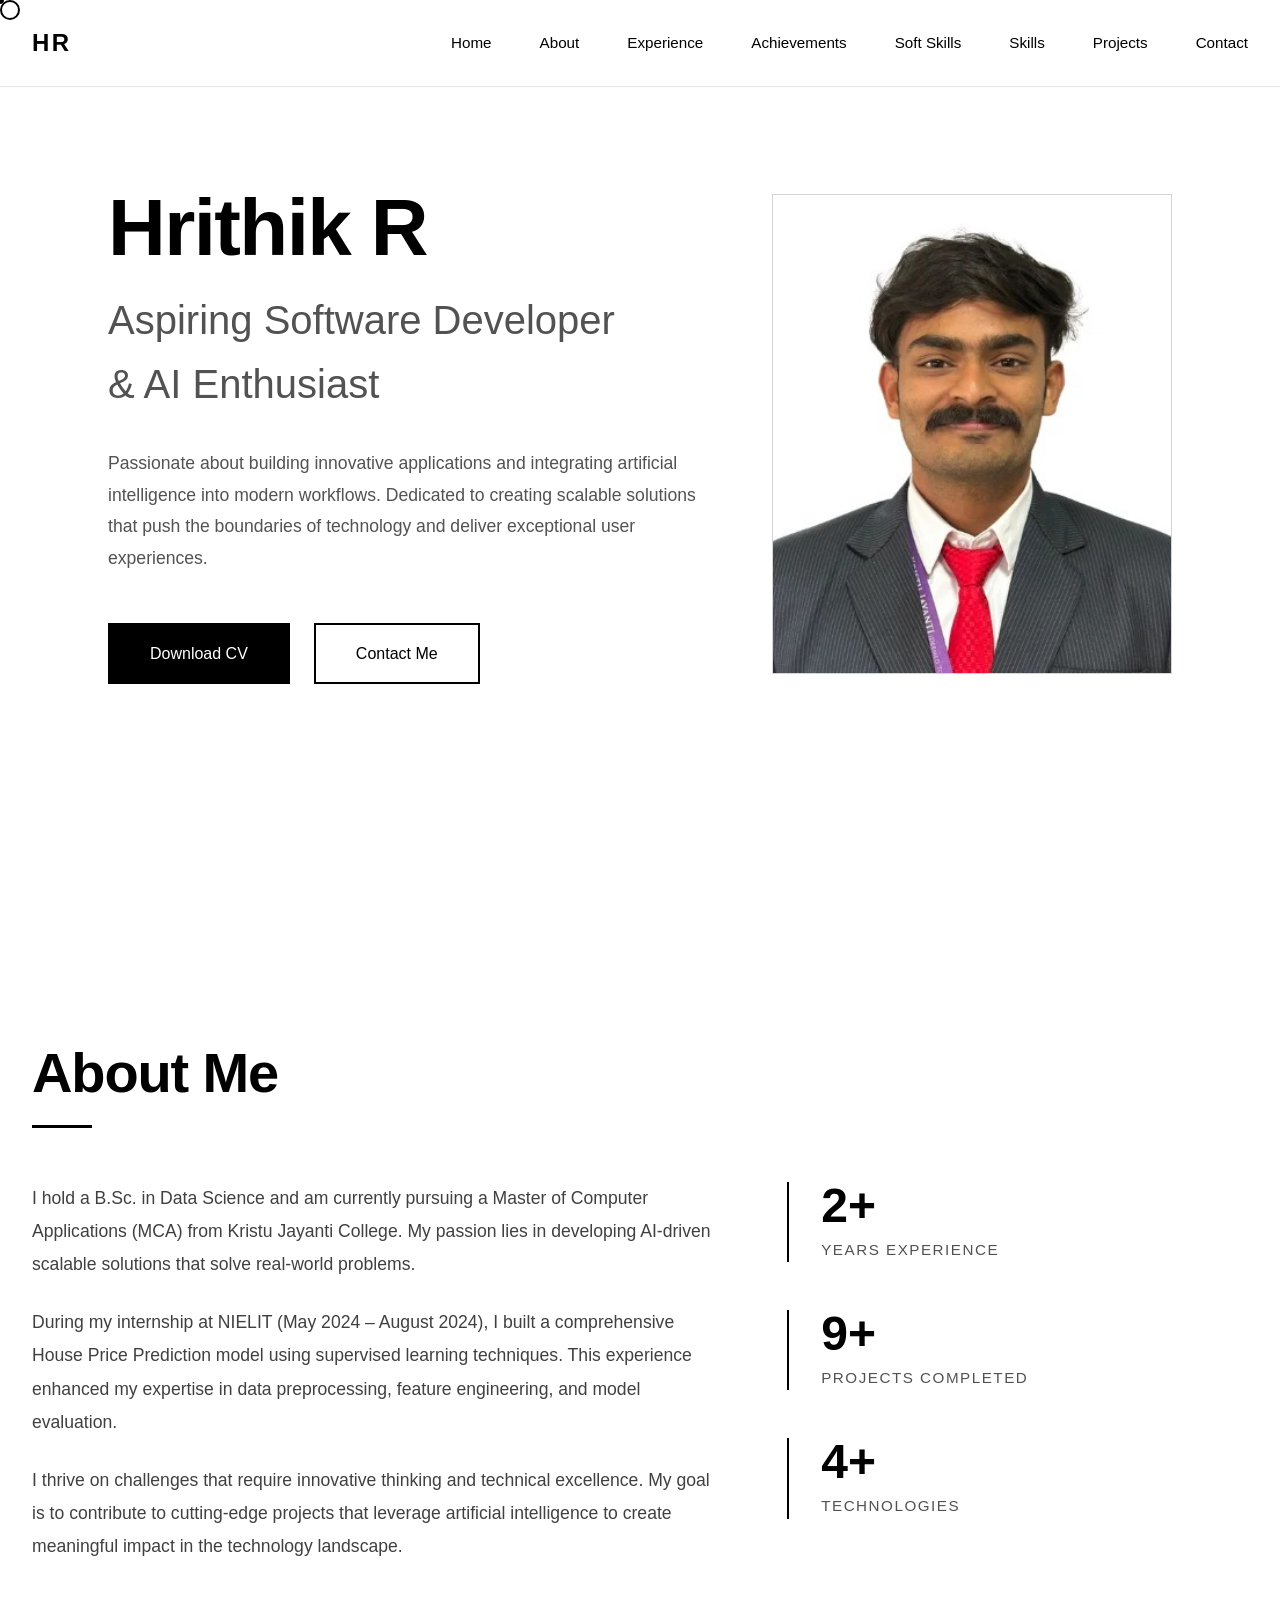
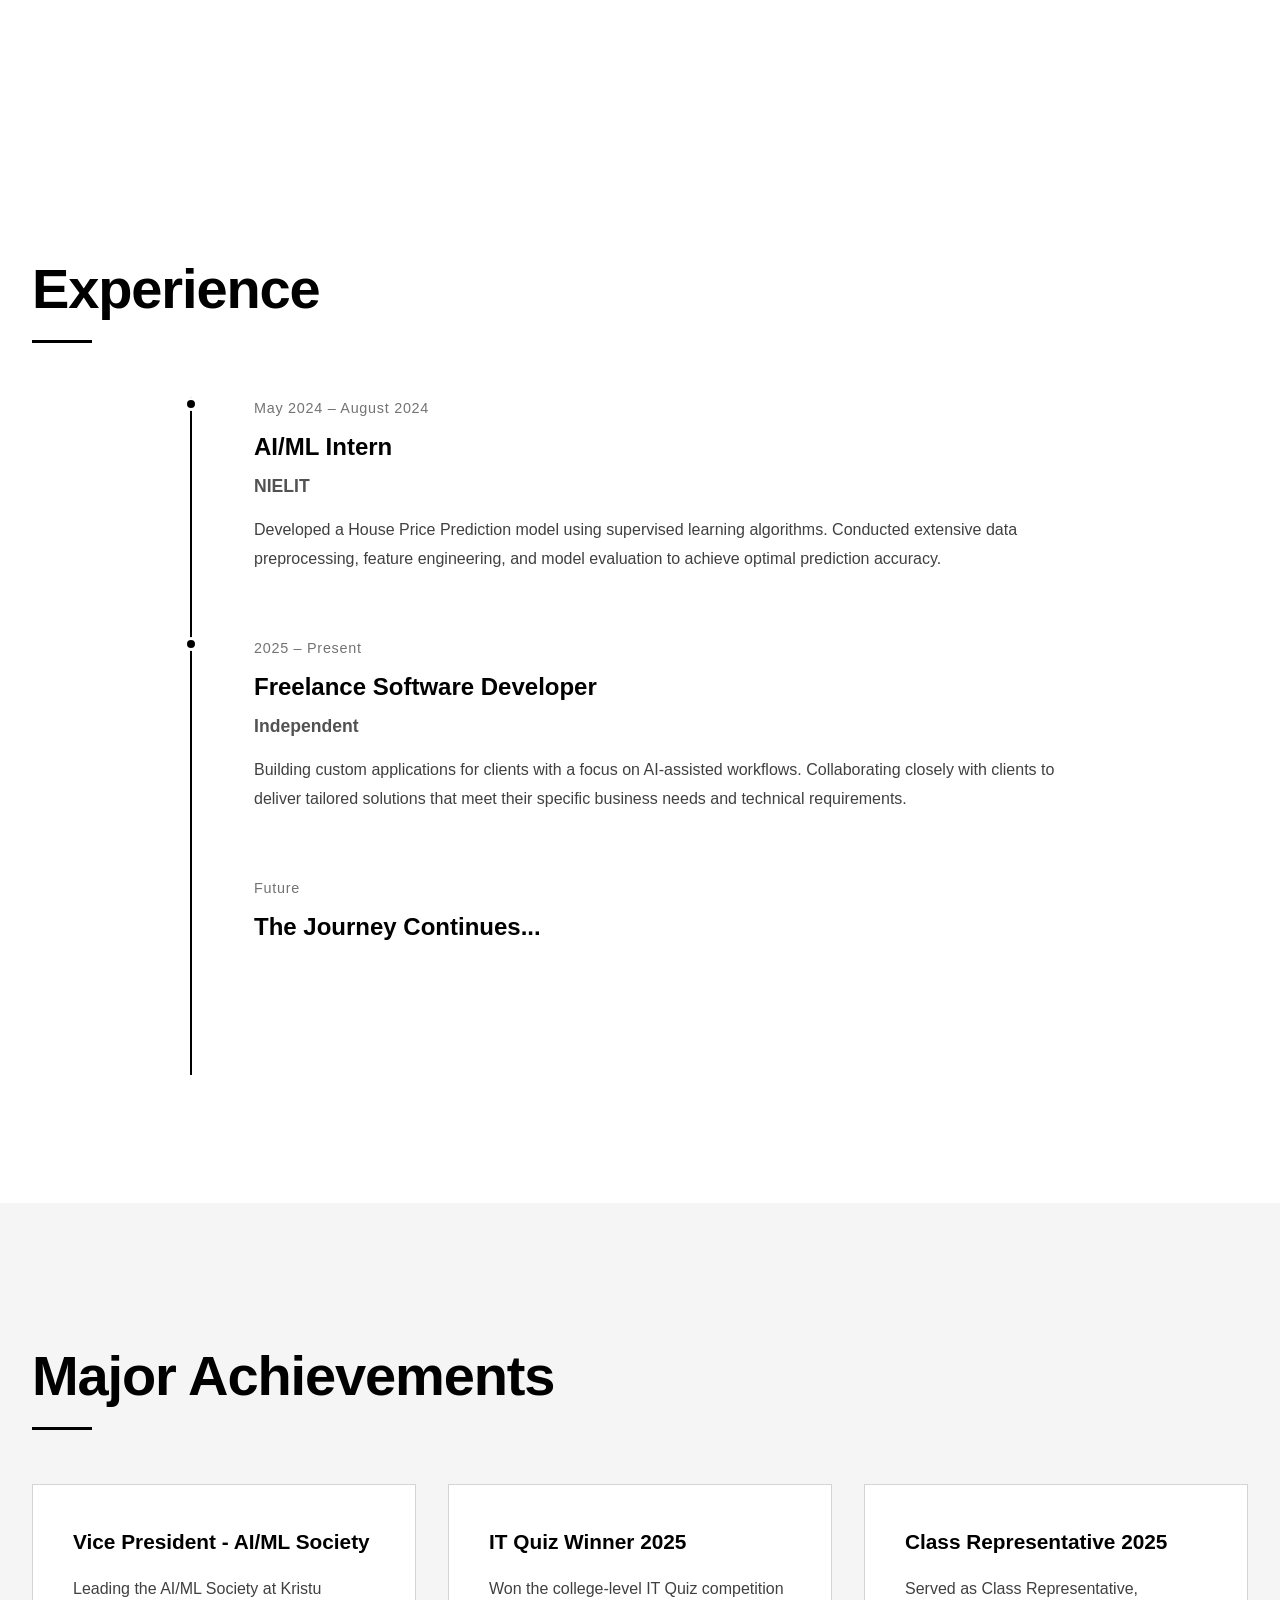
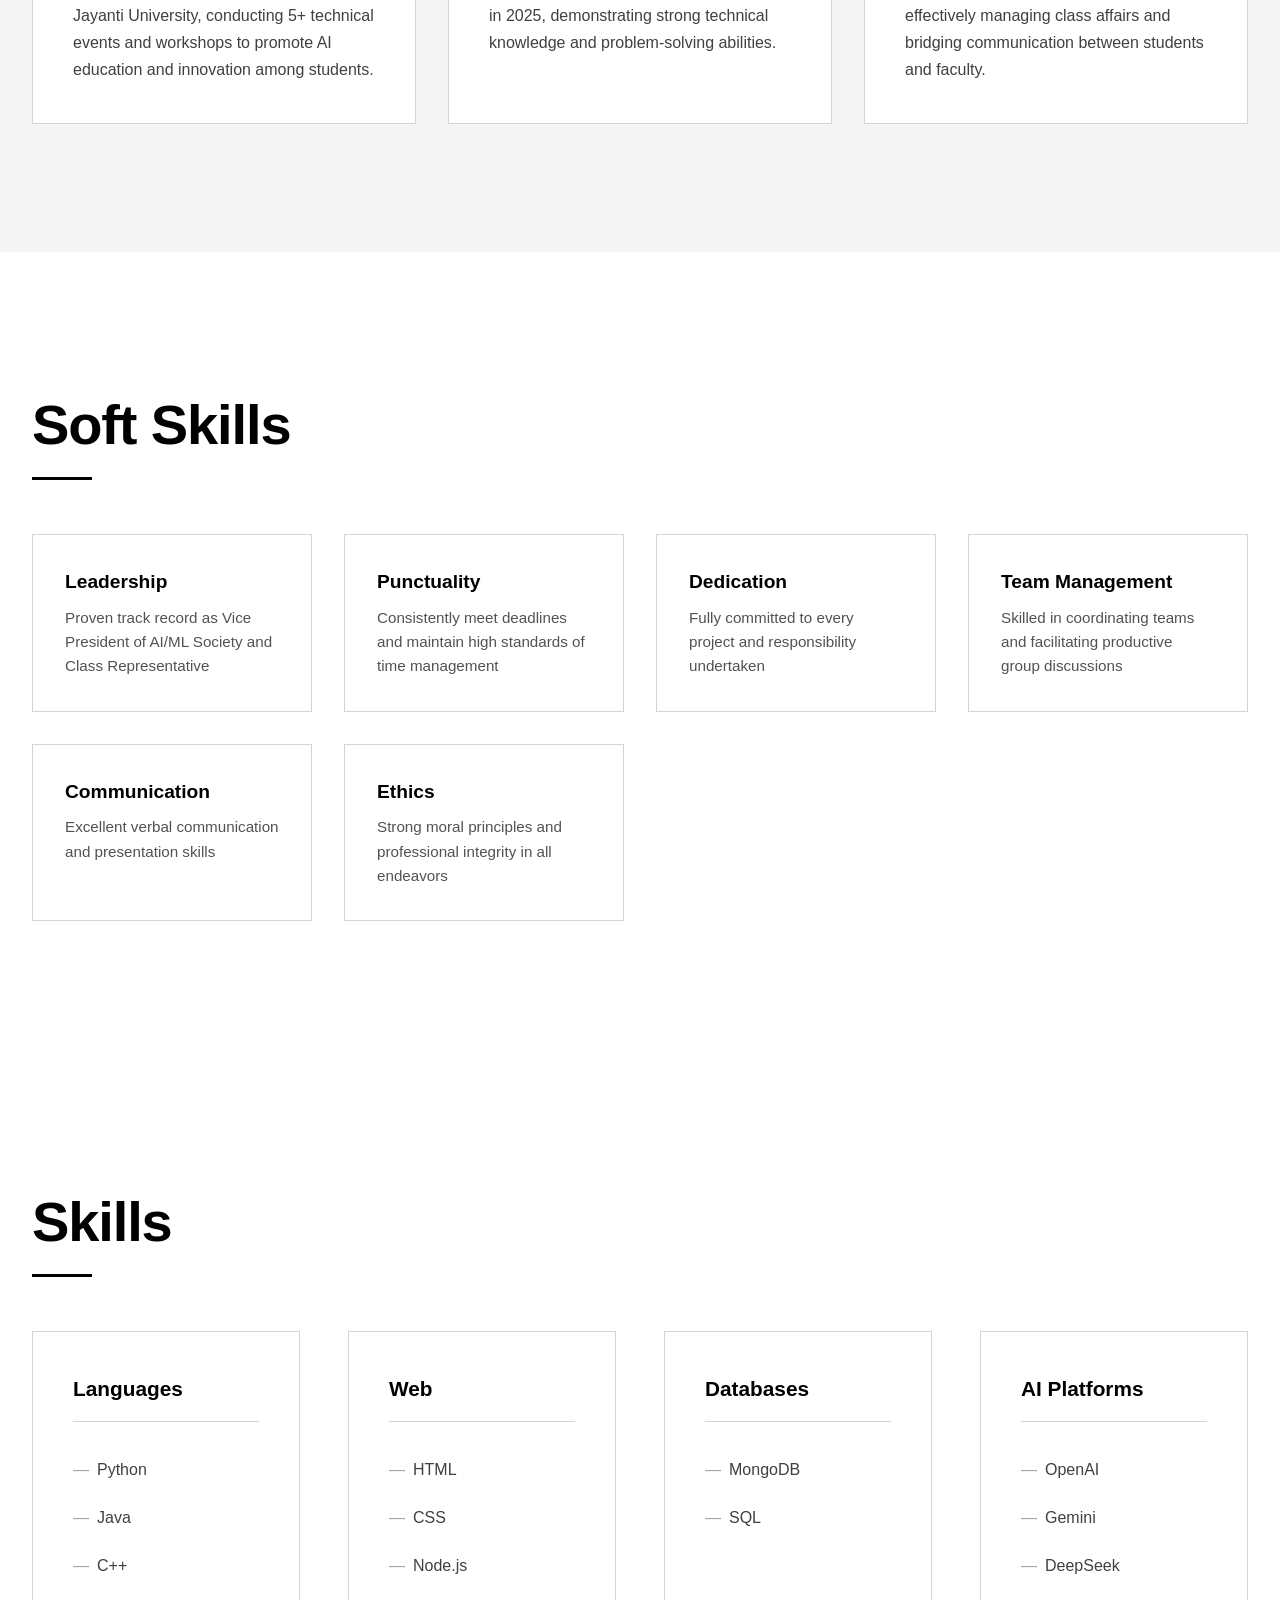
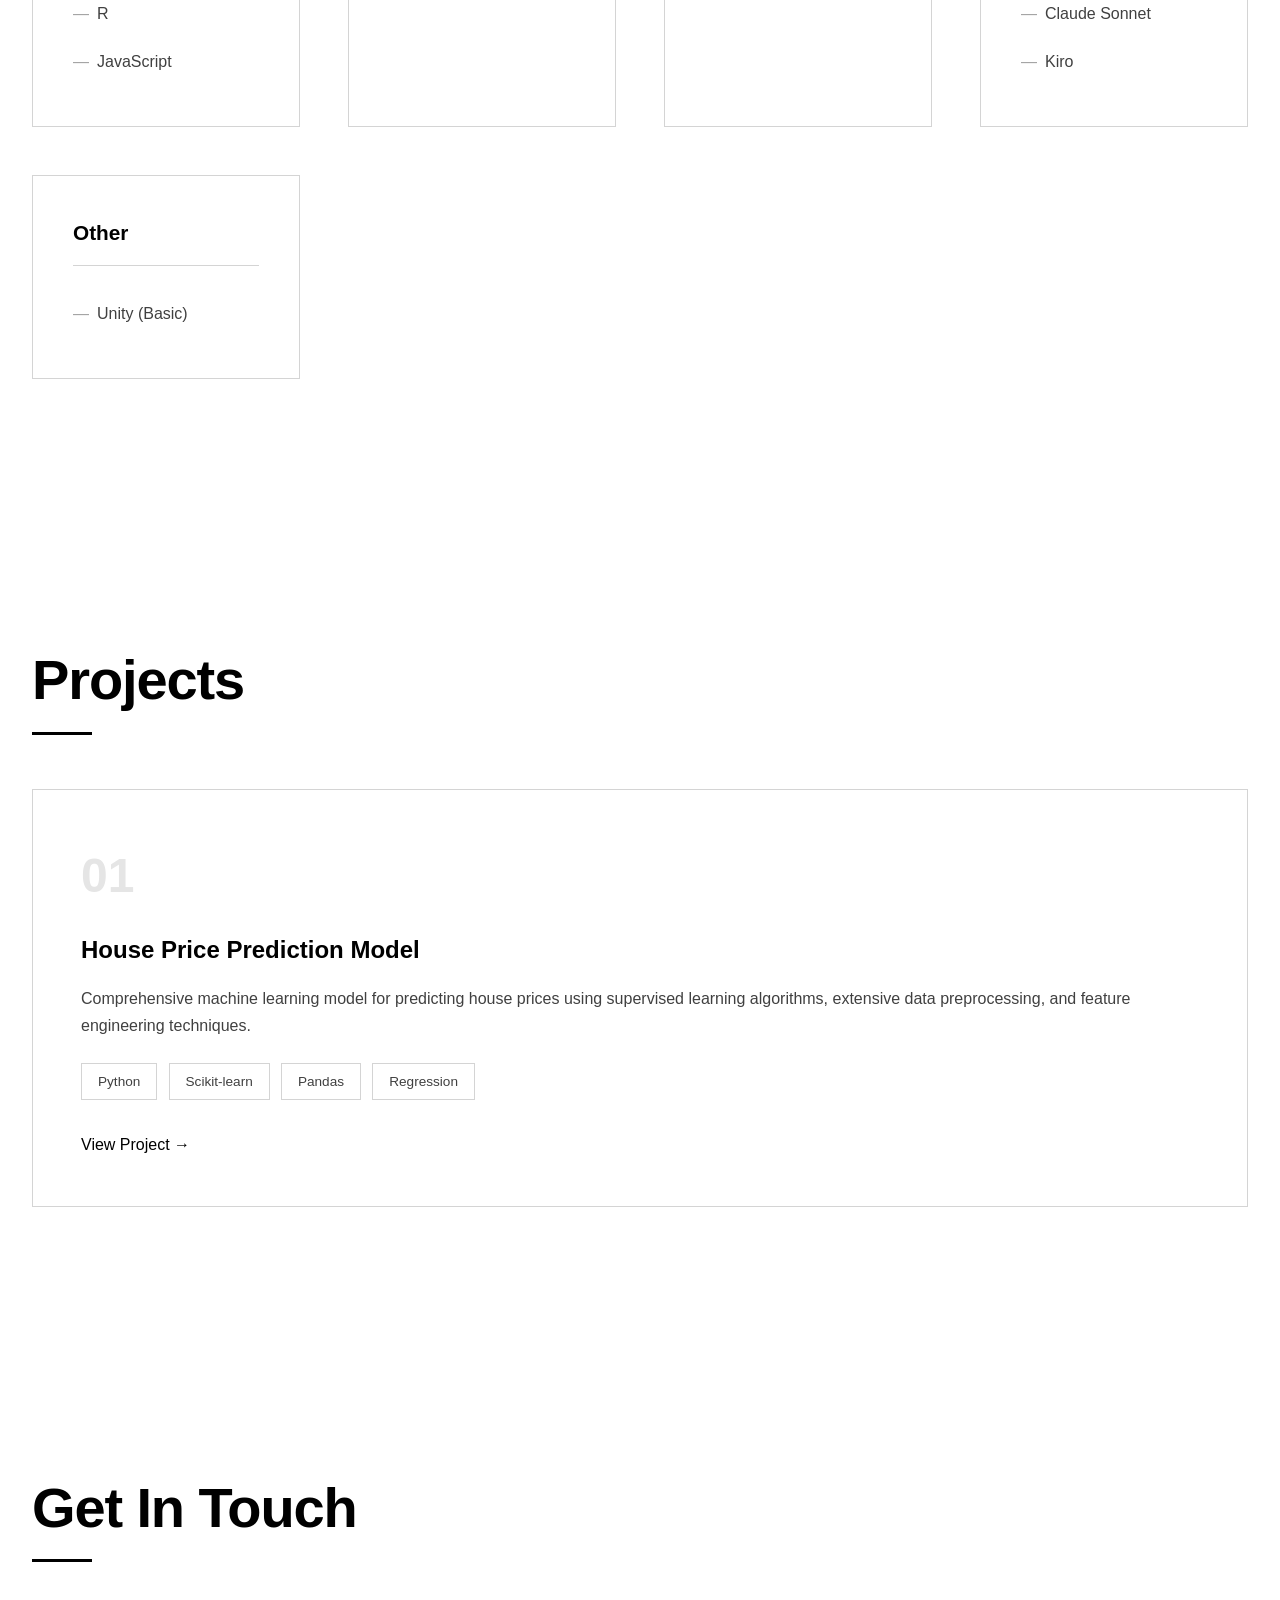
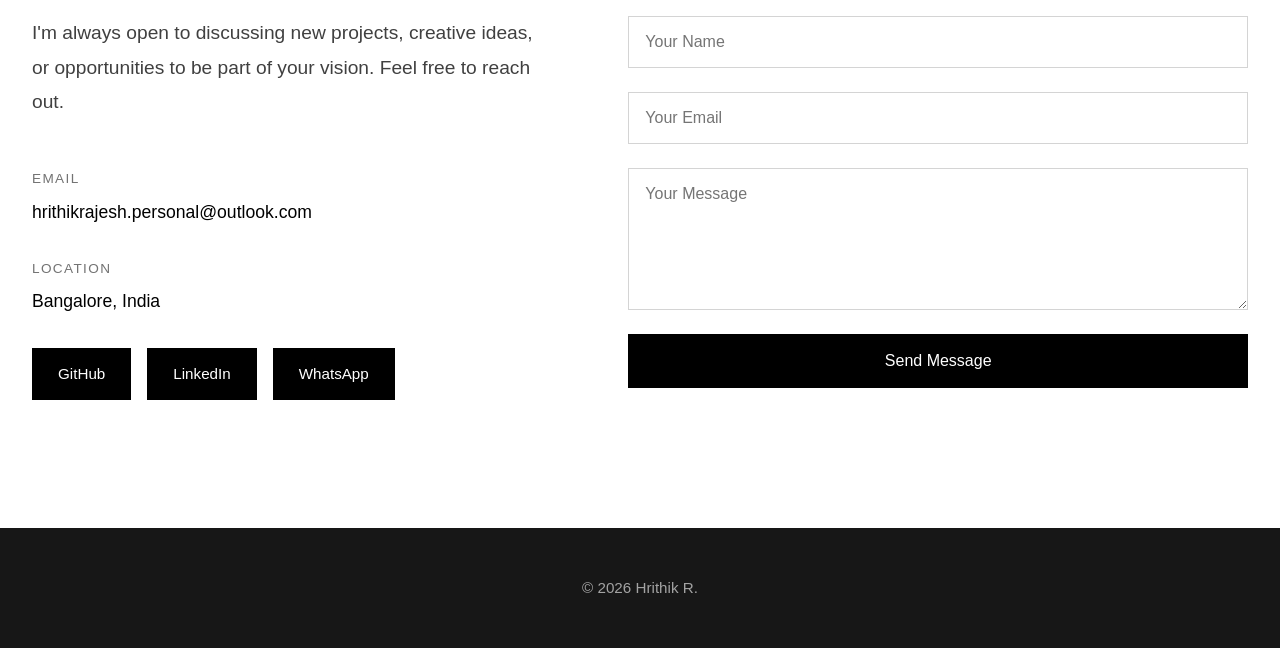
==== index.html @ 439afc98 "Fixed cursor visibility and made it more unique" ====
<!DOCTYPE html>
<html lang="en">
<head>
    <meta charset="UTF-8">
    <meta name="viewport" content="width=device-width, initial-scale=1.0">
    <title>Hrithik R - Portfolio</title>
    <link rel="stylesheet" href="style.css">
</head>
<body>
    <div class="custom-cursor"></div>
    <div class="cursor-follower"></div>
    
    <div class="page-loader">
        <div class="loader-content">
            <div class="loader-text">HR</div>
        </div>
    </div>

    <nav class="navbar">
        <div class="nav-container">
            <a href="#" class="logo">HR</a>
            <ul class="nav-menu">
                <li><a href="#home" class="nav-link">Home</a></li>
                <li><a href="#about" class="nav-link">About</a></li>
                <li><a href="#experience" class="nav-link">Experience</a></li>
                <li><a href="#achievements" class="nav-link">Achievements</a></li>
                <li><a href="#soft-skills" class="nav-link">Soft Skills</a></li>
                <li><a href="#skills" class="nav-link">Skills</a></li>
                <li><a href="#projects" class="nav-link">Projects</a></li>
                <li><a href="#contact" class="nav-link">Contact</a></li>
            </ul>
            <div class="hamburger">
                <span></span>
                <span></span>
                <span></span>
            </div>
        </div>
    </nav>

    <section id="home" class="hero">
        <div class="container">
            <div class="hero-content">
                <div class="hero-text">
                    <h1 class="hero-title">
                        <span class="line">Hrithik R</span>
                    </h1>
                    <h2 class="hero-subtitle">
                        <span class="line">Aspiring Software Developer</span>
                        <span class="line">& AI Enthusiast</span>
                    </h2>
                    <p class="hero-description">
                        Passionate about building innovative applications and integrating artificial intelligence into modern workflows. Dedicated to creating scalable solutions that push the boundaries of technology and deliver exceptional user experiences.
                    </p>
                    <div class="hero-buttons">
                        <a href="#" class="btn btn-primary">Download CV</a>
                        <a href="#contact" class="btn btn-secondary">Contact Me</a>
                    </div>
                </div>
                <div class="hero-image">
                    <div class="image-wrapper">
                        <img src="profile.jpeg" alt="Hrithik R" class="profile-image">
                    </div>
                </div>
            </div>
        </div>
    </section>

    <section id="about" class="about">
        <div class="container">
            <h2 class="section-title">About Me</h2>
            <div class="about-content">
                <div class="about-text">
                    <p class="about-paragraph">I hold a B.Sc. in Data Science and am currently pursuing a Master of Computer Applications (MCA) from Kristu Jayanti College. My passion lies in developing AI-driven scalable solutions that solve real-world problems.</p>
                    <p class="about-paragraph">During my internship at NIELIT (May 2024 – August 2024), I built a comprehensive House Price Prediction model using supervised learning techniques. This experience enhanced my expertise in data preprocessing, feature engineering, and model evaluation.</p>
                    <p class="about-paragraph">I thrive on challenges that require innovative thinking and technical excellence. My goal is to contribute to cutting-edge projects that leverage artificial intelligence to create meaningful impact in the technology landscape.</p>
                </div>
                <div class="about-stats">
                    <div class="stat-item">
                        <div class="stat-number">2+</div>
                        <div class="stat-label">Years Experience</div>
                    </div>
                    <div class="stat-item">
                        <div class="stat-number">10+</div>
                        <div class="stat-label">Projects Completed</div>
                    </div>
                    <div class="stat-item">
                        <div class="stat-number">5+</div>
                        <div class="stat-label">Technologies</div>
                    </div>
                </div>
            </div>
        </div>
    </section>

    <section id="experience" class="experience">
        <div class="container">
            <h2 class="section-title">Experience</h2>
            <div class="timeline">
                
                <div class="timeline-item">
                    <div class="timeline-dot"></div>
                    <div class="timeline-content">
                        <div class="timeline-date">May 2024 – August 2024</div>
                        <h3 class="timeline-title">AI/ML Intern</h3>
                        <h4 class="timeline-company">NIELIT</h4>
                        <p class="timeline-description">Developed a House Price Prediction model using supervised learning algorithms. Conducted extensive data preprocessing, feature engineering, and model evaluation to achieve optimal prediction accuracy.</p>
                    </div>
                </div>
                
                <div class="timeline-item">
                    <div class="timeline-dot"></div>
                    <div class="timeline-content">
                        <div class="timeline-date">2025 – Present</div>
                        <h3 class="timeline-title">Freelance Software Developer</h3>
                        <h4 class="timeline-company">Independent</h4>
                        <p class="timeline-description">Building custom applications for clients with a focus on AI-assisted workflows. Collaborating closely with clients to deliver tailored solutions that meet their specific business needs and technical requirements.</p>
                    </div>
                </div>
                
                <div class="timeline-item timeline-future">
                    <div class="timeline-dot-future"></div>
                    <div class="timeline-content">
                        <div class="timeline-date">Future</div>
                        <h3 class="timeline-title">The Journey Continues...</h3>
                    </div>
                </div>
                
            </div>
        </div>
    </section>

    <section id="achievements" class="achievements">
        <div class="container">
            <h2 class="section-title">Major Achievements</h2>
            <div class="achievements-grid">
                <div class="achievement-card">
                    <h3 class="achievement-title">Vice President - AI/ML Society</h3>
                    <p class="achievement-description">Leading the AI/ML Society at Kristu Jayanti University, conducting 5+ technical events and workshops to promote AI education and innovation among students.</p>
                </div>
                <div class="achievement-card">
                    <h3 class="achievement-title">IT Quiz Winner 2025</h3>
                    <p class="achievement-description">Won the college-level IT Quiz competition in 2025, demonstrating strong technical knowledge and problem-solving abilities.</p>
                </div>
                <div class="achievement-card">
                    <h3 class="achievement-title">Class Representative 2025</h3>
                    <p class="achievement-description">Served as Class Representative, effectively managing class affairs and bridging communication between students and faculty.</p>
                </div>
            </div>
        </div>
    </section>

    <section id="soft-skills" class="soft-skills">
        <div class="container">
            <h2 class="section-title">Soft Skills</h2>
            <div class="soft-skills-grid">
                <div class="soft-skill-item">
                    <h3>Leadership</h3>
                    <p>Proven track record as Vice President of AI/ML Society and Class Representative</p>
                </div>
                <div class="soft-skill-item">
                    <h3>Punctuality</h3>
                    <p>Consistently meet deadlines and maintain high standards of time management</p>
                </div>
                <div class="soft-skill-item">
                    <h3>Dedication</h3>
                    <p>Fully committed to every project and responsibility undertaken</p>
                </div>
                <div class="soft-skill-item">
                    <h3>Team Management</h3>
                    <p>Skilled in coordinating teams and facilitating productive group discussions</p>
                </div>
                <div class="soft-skill-item">
                    <h3>Communication</h3>
                    <p>Excellent verbal communication and presentation skills</p>
                </div>
                <div class="soft-skill-item">
                    <h3>Ethics</h3>
                    <p>Strong moral principles and professional integrity in all endeavors</p>
                </div>
            </div>
        </div>
    </section>

    <section id="skills" class="skills">
        <div class="container">
            <h2 class="section-title">Skills</h2>
            <div class="skills-grid">
                <div class="skill-category">
                    <h3 class="skill-category-title">Languages</h3>
                    <ul class="skill-list">
                        <li class="skill-item">Python</li><li class="skill-item">Java</li><li class="skill-item">C++</li><li class="skill-item">R</li><li class="skill-item">JavaScript</li>
                    </ul>
                </div>
                <div class="skill-category">
                    <h3 class="skill-category-title">Web</h3>
                    <ul class="skill-list">
                        <li class="skill-item">HTML</li><li class="skill-item">CSS</li><li class="skill-item">Node.js</li>
                    </ul>
                </div>
                <div class="skill-category">
                    <h3 class="skill-category-title">Databases</h3>
                    <ul class="skill-list">
                        <li class="skill-item">MongoDB</li><li class="skill-item">SQL</li>
                    </ul>
                </div>
                <div class="skill-category">
                    <h3 class="skill-category-title">AI Platforms</h3>
                    <ul class="skill-list">
                        <li class="skill-item">OpenAI</li><li class="skill-item">Gemini</li><li class="skill-item">DeepSeek</li><li class="skill-item">Claude Sonnet</li><li class="skill-item">Kiro</li>
                    </ul>
                </div>
                <div class="skill-category">
                    <h3 class="skill-category-title">Other</h3>
                    <ul class="skill-list">
                        <li class="skill-item">Unity (Basic)</li>
                    </ul>
                </div>
            </div>
        </div>
    </section>

    <section id="projects" class="projects">
        <div class="container">
            <h2 class="section-title">Projects</h2>
            <div class="projects-grid">
                
                <div class="project-card">
                    <div class="project-number">01</div>
                    <h3 class="project-title">House Price Prediction Model</h3>
                    <p class="project-description">Comprehensive machine learning model for predicting house prices using supervised learning algorithms, extensive data preprocessing, and feature engineering techniques.</p>
                    <div class="project-tech">
                        <span class="tech-tag">Python</span><span class="tech-tag">Scikit-learn</span><span class="tech-tag">Pandas</span><span class="tech-tag">Regression</span>
                    </div>
                    <a href="#" class="project-link">View Project →</a>
                </div>
                
            </div>
        </div>
    </section>

    <section id="contact" class="contact">
        <div class="container">
            <h2 class="section-title">Get In Touch</h2>
            <div class="contact-content">
                <div class="contact-info">
                    <p class="contact-text">
                        I'm always open to discussing new projects, creative ideas, or opportunities to be part of your vision. Feel free to reach out.
                    </p>
                    <div class="contact-details">
                        <div class="contact-item">
                            <span class="contact-label">Email</span>
                            <a href="mailto:hrithikrajesh.personal@outlook.com" class="contact-value">hrithikrajesh.personal@outlook.com</a>
                        </div>
                        <div class="contact-item">
                            <span class="contact-label">Location</span>
                            <span class="contact-value">Bangalore, India</span>
                        </div>
                    </div>
                    <div class="contact-social">
                        <a href="https://github.com/Hrithik-exe" class="social-btn">GitHub</a>
                        <a href="https://www.linkedin.com/in/hrithik-r-9a9570265?utm_source=share&utm_campaign=share_via&utm_content=profile&utm_medium=ios_app" class="social-btn">LinkedIn</a>
                        <a href="https://wa.me/qr/NWDHBYM3FP53B1" class="social-btn">WhatsApp</a>
                    </div>
                </div>
                <form class="contact-form">
                    <div class="form-group">
                        <input type="text" id="name" name="name" placeholder="Your Name" required>
                    </div>
                    <div class="form-group">
                        <input type="email" id="email" name="email" placeholder="Your Email" required>
                    </div>
                    <div class="form-group">
                        <textarea id="message" name="message" rows="6" placeholder="Your Message" required></textarea>
                    </div>
                    <button type="submit" class="btn btn-primary">Send Message</button>
                </form>
            </div>
        </div>
    </section>

    <footer class="footer">
        <div class="container">
            <div class="footer-content">
                <p>&copy; 2026 Hrithik R.</p>
            </div>
        </div>
    </footer>

    <script src="script.js"></script>
</body>
</html>
---- style.css ----
:root {
    --black: #000000;
    --white: #ffffff;
    --gray-100: #f5f5f5;
    --gray-200: #e5e5e5;
    --gray-300: #d4d4d4;
    --gray-400: #a3a3a3;
    --gray-500: #737373;
    --gray-600: #525252;
    --gray-700: #404040;
    --gray-800: #262626;
    --gray-900: #171717;
}

* {
    margin: 0;
    padding: 0;
    box-sizing: border-box;
}

html {
    scroll-behavior: smooth;
}

body {
    font-family: -apple-system, BlinkMacSystemFont, 'Segoe UI', Roboto, Oxygen, Ubuntu, Cantarell, sans-serif;
    background-color: var(--white);
    color: var(--black);
    line-height: 1.6;
    overflow-x: hidden;
    cursor: none;
}

.custom-cursor {
    width: 20px;
    height: 20px;
    background-color: transparent;
    border: 2px solid var(--black);
    border-radius: 50%;
    position: fixed;
    pointer-events: none;
    z-index: 9999;
    transition: all 0.15s ease;
    transform-origin: center;
}

.cursor-follower {
    width: 8px;
    height: 8px;
    background-color: var(--black);
    border-radius: 50%;
    position: fixed;
    pointer-events: none;
    z-index: 9998;
    transition: transform 0.2s cubic-bezier(0.75, -0.5, 0.25, 1.5);
}

.page-loader {
    position: fixed;
    top: 0;
    left: 0;
    width: 100%;
    height: 100%;
    background-color: var(--white);
    z-index: 10000;
    display: flex;
    align-items: center;
    justify-content: center;
    transition: opacity 0.5s ease, visibility 0.5s ease;
}

.page-loader.hidden {
    opacity: 0;
    visibility: hidden;
}

.loader-content {
    text-align: center;
}

.loader-text {
    font-size: 4rem;
    font-weight: 700;
    letter-spacing: 0.2em;
    animation: fadeInOut 1.5s ease-in-out infinite;
}

@keyframes fadeInOut {
    0%, 100% { opacity: 0.3; }
    50% { opacity: 1; }
}

.navbar {
    position: fixed;
    top: 0;
    left: 0;
    width: 100%;
    background-color: rgba(255, 255, 255, 0.95);
    backdrop-filter: blur(10px);
    z-index: 1000;
    padding: 1.5rem 0;
    border-bottom: 1px solid var(--gray-200);
    transition: transform 0.3s ease;
}

.navbar.hidden {
    transform: translateY(-100%);
}

.nav-container {
    max-width: 1400px;
    margin: 0 auto;
    padding: 0 2rem;
    display: flex;
    justify-content: space-between;
    align-items: center;
}

.logo {
    font-size: 1.5rem;
    font-weight: 700;
    color: var(--black);
    text-decoration: none;
    letter-spacing: 0.1em;
}

.nav-menu {
    display: flex;
    list-style: none;
    gap: 3rem;
}

.nav-link {
    color: var(--black);
    text-decoration: none;
    font-size: 0.95rem;
    font-weight: 500;
    position: relative;
    transition: color 0.3s ease;
}

.nav-link::after {
    content: '';
    position: absolute;
    bottom: -5px;
    left: 0;
    width: 0;
    height: 1px;
    background-color: var(--black);
    transition: width 0.3s ease;
}

.nav-link:hover::after {
    width: 100%;
}

.hamburger {
    display: none;
    flex-direction: column;
    gap: 5px;
    cursor: pointer;
}

.hamburger span {
    width: 25px;
    height: 2px;
    background-color: var(--black);
    transition: all 0.3s ease;
}

.container {
    max-width: 1400px;
    margin: 0 auto;
    padding: 0 2rem;
}

section {
    padding: 8rem 0;
    opacity: 0;
    transform: translateY(50px);
    transition: opacity 0.8s ease, transform 0.8s ease;
}

section.visible {
    opacity: 1;
    transform: translateY(0);
}

.hero {
    min-height: 100vh;
    display: flex;
    align-items: center;
    padding-top: 6rem;
    position: relative;
}

.hero-content {
    display: grid;
    grid-template-columns: 1.2fr 0.8fr;
    gap: 4rem;
    align-items: center;
}

.hero-text {
    opacity: 0;
    animation: fadeInUp 1s ease forwards;
    animation-delay: 0.5s;
}

@keyframes fadeInUp {
    to {
        opacity: 1;
        transform: translateY(0);
    }
}

.hero-title {
    font-size: 5rem;
    font-weight: 700;
    line-height: 1.1;
    margin-bottom: 1rem;
    letter-spacing: -0.02em;
}

.hero-title .line {
    display: block;
    overflow: hidden;
}

.hero-subtitle {
    font-size: 2.5rem;
    font-weight: 300;
    margin-bottom: 2rem;
    color: var(--gray-600);
}

.hero-subtitle .line {
    display: block;
}

.hero-description {
    font-size: 1.1rem;
    line-height: 1.8;
    color: var(--gray-600);
    margin-bottom: 3rem;
    max-width: 600px;
}

.hero-buttons {
    display: flex;
    gap: 1.5rem;
}

.btn {
    padding: 1rem 2.5rem;
    font-size: 1rem;
    font-weight: 500;
    text-decoration: none;
    border: 2px solid var(--black);
    transition: all 0.3s ease;
    display: inline-block;
    position: relative;
    overflow: hidden;
}

.btn::before {
    content: '';
    position: absolute;
    top: 0;
    left: -100%;
    width: 100%;
    height: 100%;
    background-color: var(--black);
    transition: left 0.3s ease;
    z-index: -1;
}

.btn:hover::before {
    left: 0;
}

.btn-primary {
    background-color: var(--black);
    color: var(--white);
}

.btn-primary:hover {
    background-color: var(--white);
    color: var(--black);
}

.btn-secondary {
    background-color: var(--white);
    color: var(--black);
}

.btn-secondary::before {
    background-color: var(--black);
}

.btn-secondary:hover {
    color: var(--white);
}

.hero-image {
    opacity: 0;
    animation: fadeInUp 1s ease forwards;
    animation-delay: 0.8s;
}

.image-wrapper {
    position: relative;
    width: 100%;
    padding-bottom: 120%;
}

.profile-image {
    position: absolute;
    top: 0;
    left: 0;
    width: 100%;
    height: 100%;
    object-fit: cover;
    border: 1px solid var(--gray-300);
    transition: transform 0.3s ease;
}

.profile-image:hover {
    transform: scale(1.02);
}

.scroll-indicator {
    position: absolute;
    bottom: 3rem;
    left: 50%;
    transform: translateX(-50%);
    display: flex;
    flex-direction: column;
    align-items: center;
    gap: 1rem;
    opacity: 0;
    animation: fadeIn 1s ease forwards;
    animation-delay: 1.5s;
}

@keyframes fadeIn {
    to { opacity: 1; }
}

.scroll-indicator span {
    font-size: 0.85rem;
    letter-spacing: 0.2em;
    text-transform: uppercase;
}

.scroll-line {
    width: 1px;
    height: 60px;
    background-color: var(--black);
    animation: scrollLine 1.5s ease-in-out infinite;
}

@keyframes scrollLine {
    0%, 100% { transform: scaleY(0.5); opacity: 0.3; }
    50% { transform: scaleY(1); opacity: 1; }
}

.section-title {
    font-size: 3.5rem;
    font-weight: 700;
    margin-bottom: 4rem;
    letter-spacing: -0.02em;
    position: relative;
    display: inline-block;
}

.section-title::after {
    content: '';
    position: absolute;
    bottom: -10px;
    left: 0;
    width: 60px;
    height: 3px;
    background-color: var(--black);
}

.about-content {
    display: grid;
    grid-template-columns: 1.5fr 1fr;
    gap: 4rem;
}

.about-text {
    font-size: 1.1rem;
    line-height: 1.9;
    color: var(--gray-700);
}

.about-paragraph {
    margin-bottom: 1.5rem;
}

.about-stats {
    display: flex;
    flex-direction: column;
    gap: 3rem;
}

.stat-item {
    border-left: 2px solid var(--black);
    padding-left: 2rem;
}

.stat-number {
    font-size: 3rem;
    font-weight: 700;
    line-height: 1;
    margin-bottom: 0.5rem;
}

.stat-label {
    font-size: 0.95rem;
    color: var(--gray-600);
    text-transform: uppercase;
    letter-spacing: 0.1em;
}

.timeline {
    max-width: 900px;
    margin: 0 auto;
    position: relative;
    padding-bottom: 4rem;
}

.timeline::before {
    content: '';
    position: absolute;
    left: 0;
    top: 0;
    height: 0;
    width: 2px;
    background-color: var(--black);
    animation: timelineGrow 2s ease-out forwards;
}

.timeline::after {
    content: '';
    position: absolute;
    left: 0;
    bottom: 0;
    height: 100px;
    width: 2px;
    background: linear-gradient(to bottom, var(--black), transparent);
    opacity: 0;
    animation: fadeIn 1s ease-out 2.5s forwards;
}

@keyframes timelineGrow {
    to {
        height: 100%;
    }
}

@keyframes fadeIn {
    to {
        opacity: 1;
    }
}

.timeline-item {
    position: relative;
    padding-left: 4rem;
    margin-bottom: 4rem;
}

.timeline-dot {
    position: absolute;
    left: -6px;
    top: 0;
    width: 14px;
    height: 14px;
    background-color: var(--black);
    border-radius: 50%;
    border: 3px solid var(--white);
    opacity: 0;
    transform: scale(0);
    animation: dotAppear 0.5s ease-out forwards;
}

.timeline-item:nth-child(1) .timeline-dot {
    animation-delay: 0.5s;
}

.timeline-item:nth-child(2) .timeline-dot {
    animation-delay: 1.2s;
}

.timeline-item:nth-child(3) .timeline-dot {
    animation-delay: 1.9s;
}

.timeline-future {
    opacity: 0;
    animation: fadeIn 1s ease-out 2.5s forwards;
}

.timeline-dot-future {
    position: absolute;
    left: -6px;
    top: 0;
    width: 14px;
    height: 14px;
    background-color: transparent;
    border: 2px solid var(--black);
    border-radius: 50%;
    opacity: 0;
    animation: pulseDot 2s ease-in-out 3s infinite;
}

@keyframes pulseDot {
    0%, 100% {
        opacity: 0.3;
        transform: scale(1);
    }
    50% {
        opacity: 1;
        transform: scale(1.2);
    }
}

@keyframes dotAppear {
    to {
        opacity: 1;
        transform: scale(1);
    }
}

.timeline-date {
    font-size: 0.9rem;
    color: var(--gray-500);
    margin-bottom: 0.5rem;
    letter-spacing: 0.05em;
}

.timeline-title {
    font-size: 1.5rem;
    font-weight: 600;
    margin-bottom: 0.3rem;
}

.timeline-company {
    font-size: 1.1rem;
    color: var(--gray-600);
    margin-bottom: 1rem;
}

.timeline-description {
    font-size: 1rem;
    line-height: 1.8;
    color: var(--gray-700);
}

.achievements {
    background-color: var(--gray-100);
}

.achievements-grid {
    display: grid;
    grid-template-columns: repeat(auto-fit, minmax(300px, 1fr));
    gap: 2rem;
}

.achievement-card {
    background-color: var(--white);
    padding: 2.5rem;
    border: 1px solid var(--gray-300);
    transition: transform 0.3s ease, border-color 0.3s ease;
}

.achievement-card:hover {
    transform: translateY(-5px);
    border-color: var(--black);
}

.achievement-title {
    font-size: 1.3rem;
    font-weight: 600;
    margin-bottom: 1rem;
}

.achievement-description {
    font-size: 1rem;
    line-height: 1.7;
    color: var(--gray-700);
}

.soft-skills-grid {
    display: grid;
    grid-template-columns: repeat(auto-fit, minmax(250px, 1fr));
    gap: 2rem;
}

.soft-skill-item {
    padding: 2rem;
    border: 1px solid var(--gray-300);
    transition: transform 0.3s ease, border-color 0.3s ease;
}

.soft-skill-item:hover {
    transform: translateY(-5px);
    border-color: var(--black);
}

.soft-skill-item h3 {
    font-size: 1.2rem;
    font-weight: 600;
    margin-bottom: 0.5rem;
}

.soft-skill-item p {
    font-size: 0.95rem;
    line-height: 1.6;
    color: var(--gray-600);
}

.skills-grid {
    display: grid;
    grid-template-columns: repeat(auto-fit, minmax(250px, 1fr));
    gap: 3rem;
}

.skill-category {
    border: 1px solid var(--gray-300);
    padding: 2.5rem;
    transition: transform 0.3s ease, border-color 0.3s ease;
}

.skill-category:hover {
    transform: translateY(-5px);
    border-color: var(--black);
}

.skill-category-title {
    font-size: 1.3rem;
    font-weight: 600;
    margin-bottom: 1.5rem;
    padding-bottom: 1rem;
    border-bottom: 1px solid var(--gray-300);
}

.skill-list {
    list-style: none;
}

.skill-item {
    font-size: 1rem;
    padding: 0.7rem 0;
    color: var(--gray-700);
    position: relative;
    padding-left: 1.5rem;
}

.skill-item::before {
    content: '—';
    position: absolute;
    left: 0;
    color: var(--gray-400);
}

.projects-grid {
    display: grid;
    grid-template-columns: repeat(auto-fit, minmax(350px, 1fr));
    gap: 3rem;
}

.project-card {
    border: 1px solid var(--gray-300);
    padding: 3rem;
    transition: transform 0.3s ease, border-color 0.3s ease;
    position: relative;
}

.project-card:hover {
    transform: translateY(-10px);
    border-color: var(--black);
}

.project-number {
    font-size: 3rem;
    font-weight: 700;
    color: var(--gray-200);
    margin-bottom: 1rem;
}

.project-title {
    font-size: 1.5rem;
    font-weight: 600;
    margin-bottom: 1rem;
}

.project-description {
    font-size: 1rem;
    line-height: 1.7;
    color: var(--gray-700);
    margin-bottom: 1.5rem;
}

.project-tech {
    display: flex;
    flex-wrap: wrap;
    gap: 0.7rem;
    margin-bottom: 2rem;
}

.tech-tag {
    font-size: 0.85rem;
    padding: 0.4rem 1rem;
    border: 1px solid var(--gray-300);
    color: var(--gray-700);
}

.project-link {
    font-size: 1rem;
    font-weight: 500;
    color: var(--black);
    text-decoration: none;
    display: inline-block;
    position: relative;
}

.project-link::after {
    content: '';
    position: absolute;
    bottom: -3px;
    left: 0;
    width: 0;
    height: 1px;
    background-color: var(--black);
    transition: width 0.3s ease;
}

.project-link:hover::after {
    width: 100%;
}

.contact-content {
    display: grid;
    grid-template-columns: 1fr 1.2fr;
    gap: 5rem;
}

.contact-text {
    font-size: 1.2rem;
    line-height: 1.8;
    color: var(--gray-700);
    margin-bottom: 3rem;
}

.contact-details {
    display: flex;
    flex-direction: column;
    gap: 2rem;
}

.contact-item {
    display: flex;
    flex-direction: column;
    gap: 0.5rem;
}

.contact-label {
    font-size: 0.85rem;
    text-transform: uppercase;
    letter-spacing: 0.1em;
    color: var(--gray-500);
}

.contact-value {
    font-size: 1.1rem;
    color: var(--black);
    text-decoration: none;
}

.contact-value:hover {
    text-decoration: underline;
}

.contact-social {
    display: flex;
    gap: 1rem;
    margin-top: 2rem;
}

.social-btn {
    padding: 0.75rem 1.5rem;
    font-size: 0.95rem;
    font-weight: 500;
    text-decoration: none;
    color: var(--white);
    background-color: var(--black);
    border: 2px solid var(--black);
    transition: all 0.3s ease;
    display: inline-block;
}

.social-btn:hover {
    background-color: var(--white);
    color: var(--black);
}

.contact-form {
    display: flex;
    flex-direction: column;
    gap: 1.5rem;
}

.form-group {
    display: flex;
    flex-direction: column;
}

.form-group input,
.form-group textarea {
    padding: 1rem;
    font-size: 1rem;
    font-family: inherit;
    border: 1px solid var(--gray-300);
    background-color: var(--white);
    color: var(--black);
    transition: border-color 0.3s ease;
}

.form-group input:focus,
.form-group textarea:focus {
    outline: none;
    border-color: var(--black);
}

.form-group textarea {
    resize: vertical;
}

.footer {
    background-color: var(--gray-900);
    color: var(--white);
    padding: 3rem 0;
    text-align: center;
}

.footer-content {
    display: flex;
    justify-content: center;
    align-items: center;
}

.footer-content p {
    font-size: 0.95rem;
    color: var(--gray-400);
}

@media (max-width: 1024px) {
    .hero-content {
        grid-template-columns: 1fr;
        gap: 3rem;
    }

    .hero-title {
        font-size: 4rem;
    }

    .hero-subtitle {
        font-size: 2rem;
    }

    .about-content {
        grid-template-columns: 1fr;
    }

    .contact-content {
        grid-template-columns: 1fr;
        gap: 3rem;
    }
}

@media (max-width: 768px) {
    .nav-menu {
        position: fixed;
        top: 80px;
        left: -100%;
        width: 100%;
        height: calc(100vh - 80px);
        background-color: var(--white);
        flex-direction: column;
        align-items: center;
        justify-content: center;
        gap: 2rem;
        transition: left 0.3s ease;
    }

    .nav-menu.active {
        left: 0;
    }

    .hamburger {
        display: flex;
    }

    .hamburger.active span:nth-child(1) {
        transform: rotate(45deg) translate(7px, 7px);
    }

    .hamburger.active span:nth-child(2) {
        opacity: 0;
    }

    .hamburger.active span:nth-child(3) {
        transform: rotate(-45deg) translate(7px, -7px);
    }

    .hero-title {
        font-size: 3rem;
    }

    .hero-subtitle {
        font-size: 1.5rem;
    }

    .section-title {
        font-size: 2.5rem;
    }

    .hero-buttons {
        flex-direction: column;
    }

    .projects-grid {
        grid-template-columns: 1fr;
    }

    .skills-grid {
        grid-template-columns: 1fr;
    }

    .footer-content {
        flex-direction: column;
        gap: 2rem;
        text-align: center;
    }

    .contact-social {
        flex-direction: column;
    }

    .social-btn {
        text-align: center;
    }

    section {
        padding: 5rem 0;
    }

    .custom-cursor,
    .cursor-follower {
        display: none;
    }

    body {
        cursor: auto;
    }
}

@media (max-width: 480px) {
    .container {
        padding: 0 1.5rem;
    }

    .hero-title {
        font-size: 2.5rem;
    }

    .hero-subtitle {
        font-size: 1.3rem;
    }

    .section-title {
        font-size: 2rem;
    }

    .btn {
        padding: 0.8rem 2rem;
        font-size: 0.95rem;
    }
}
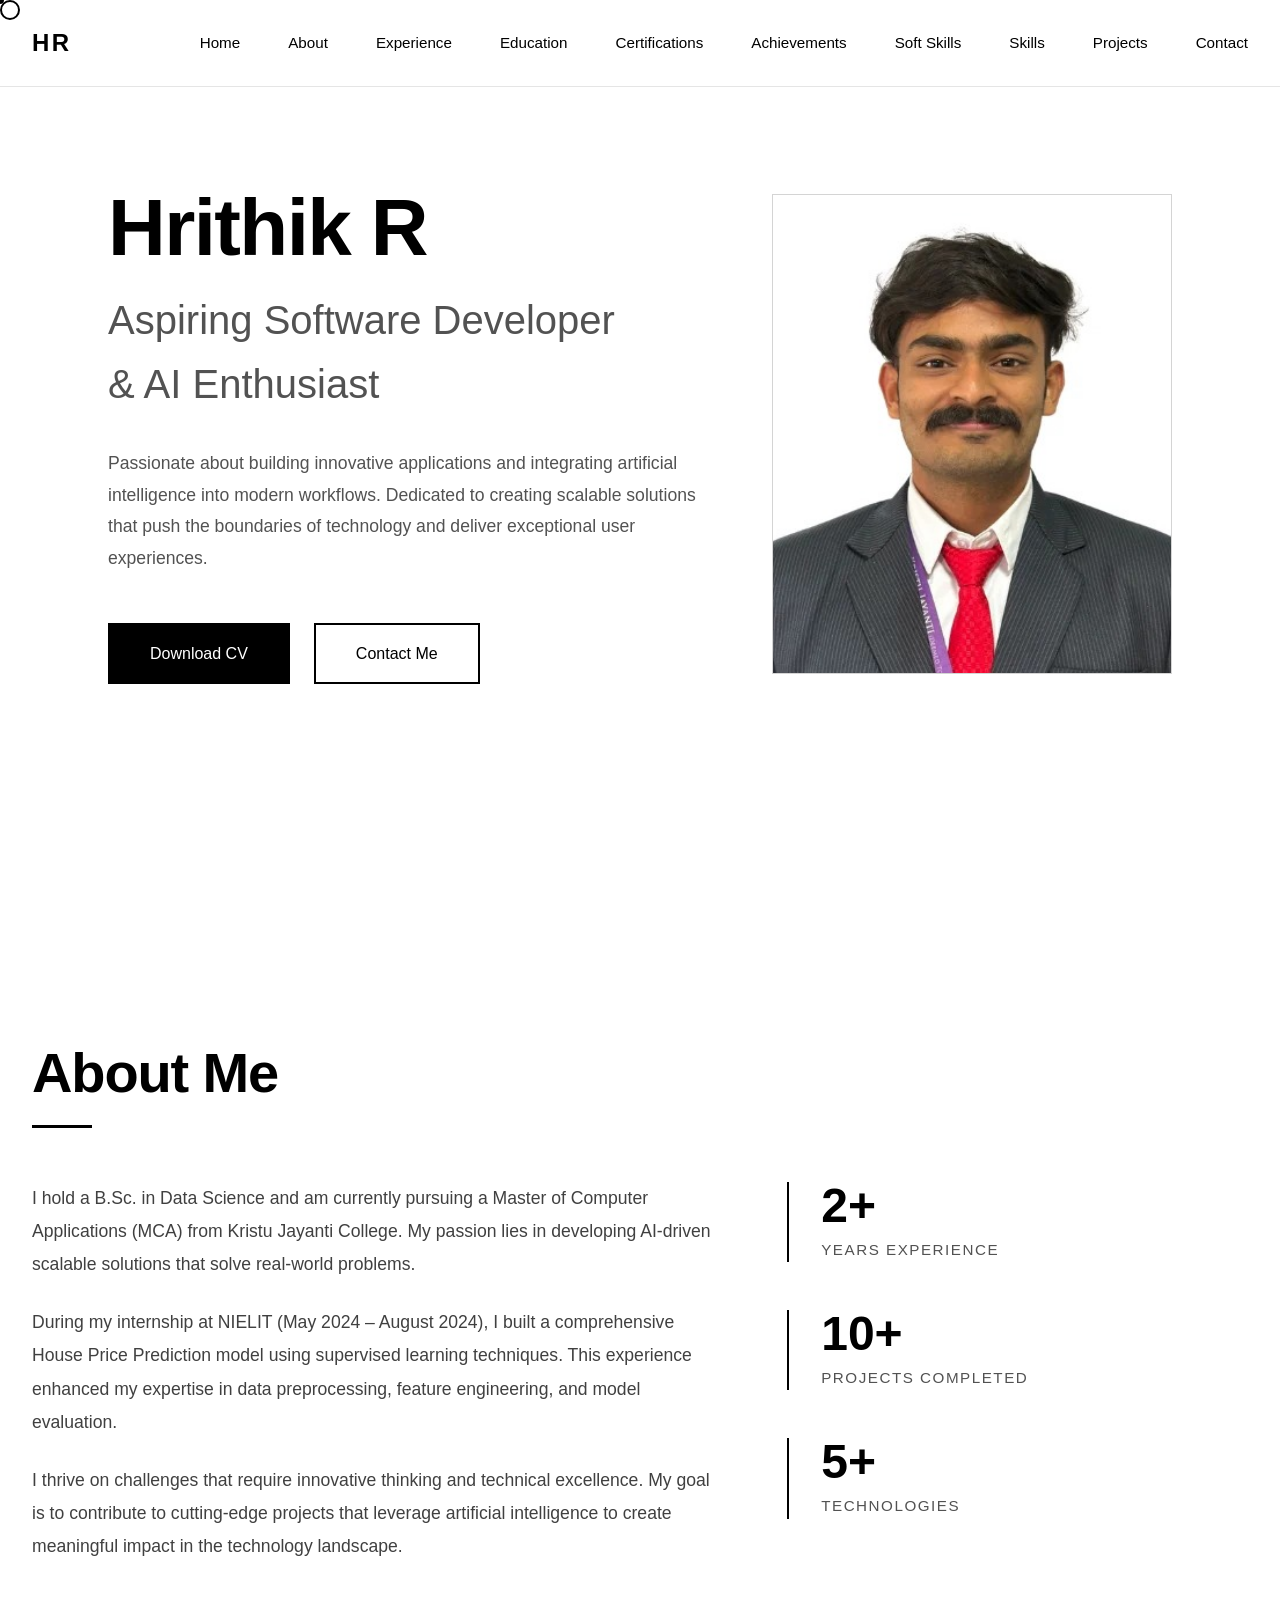
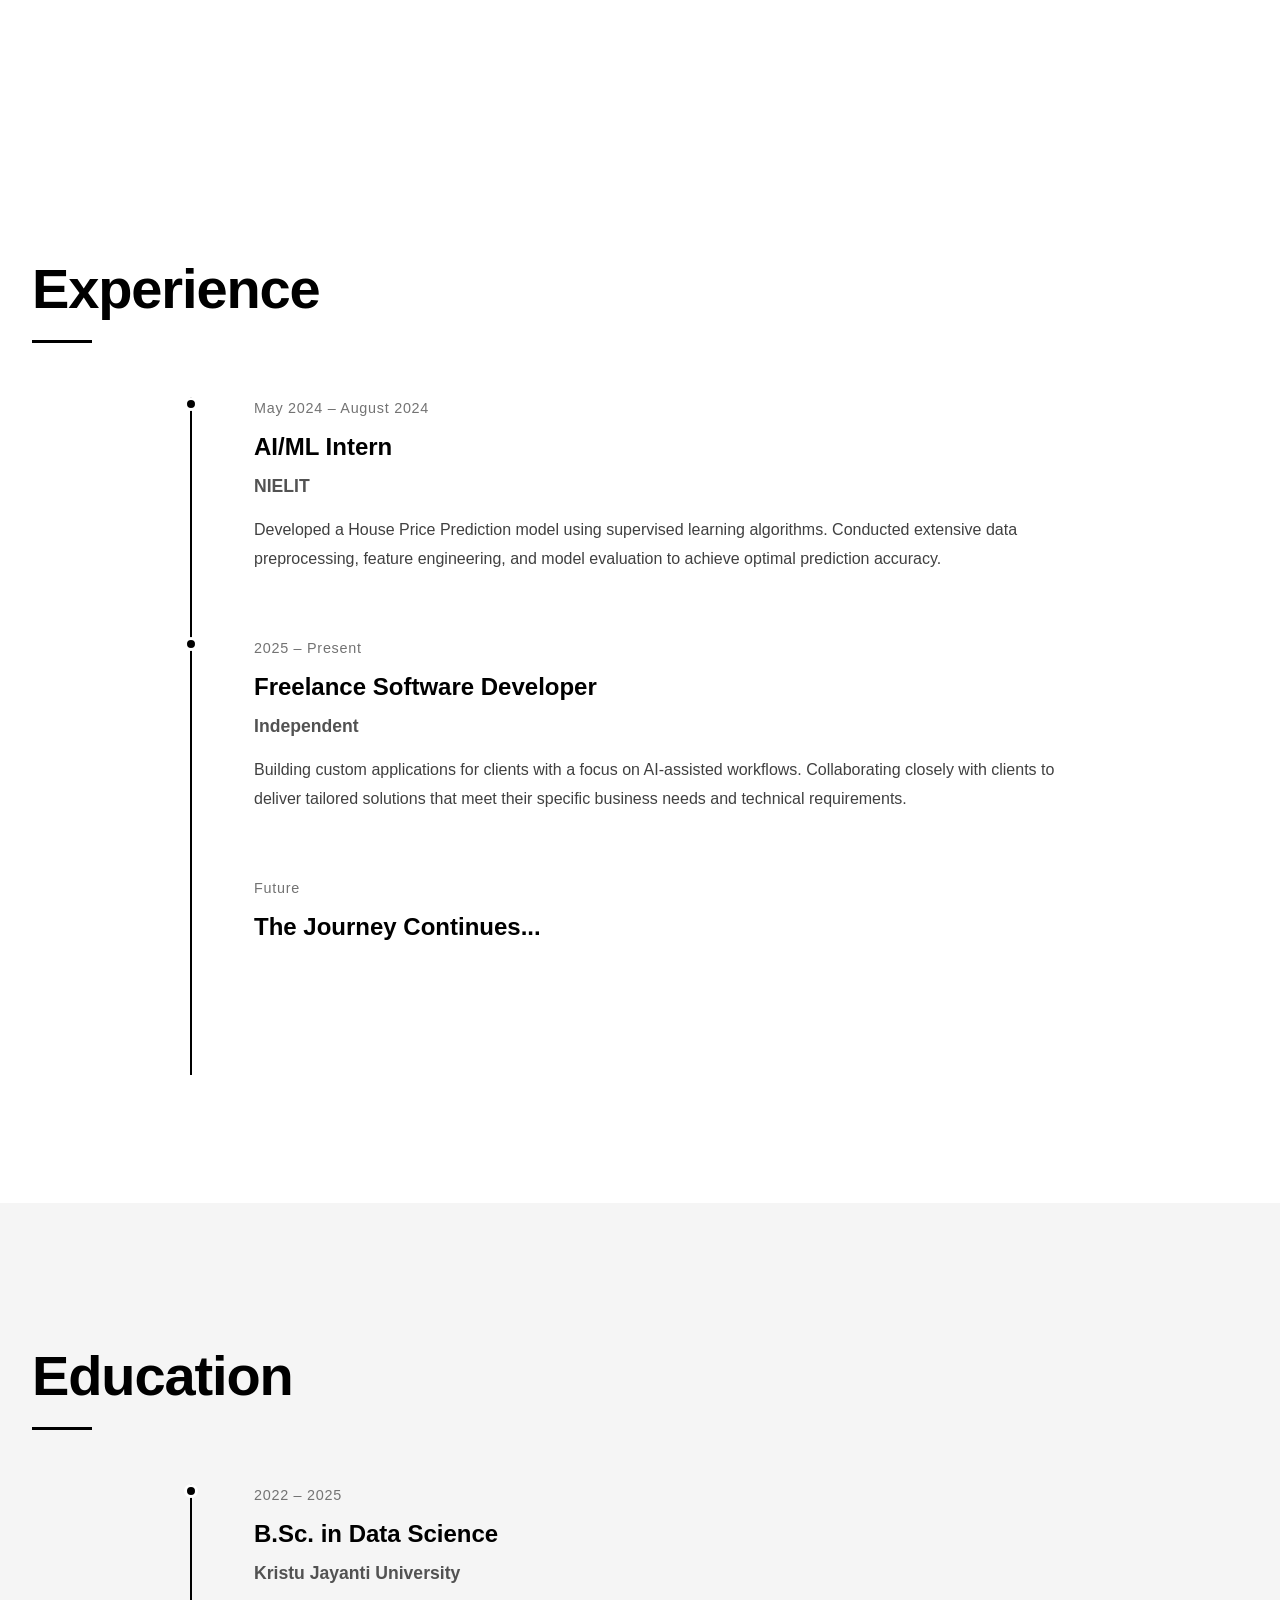
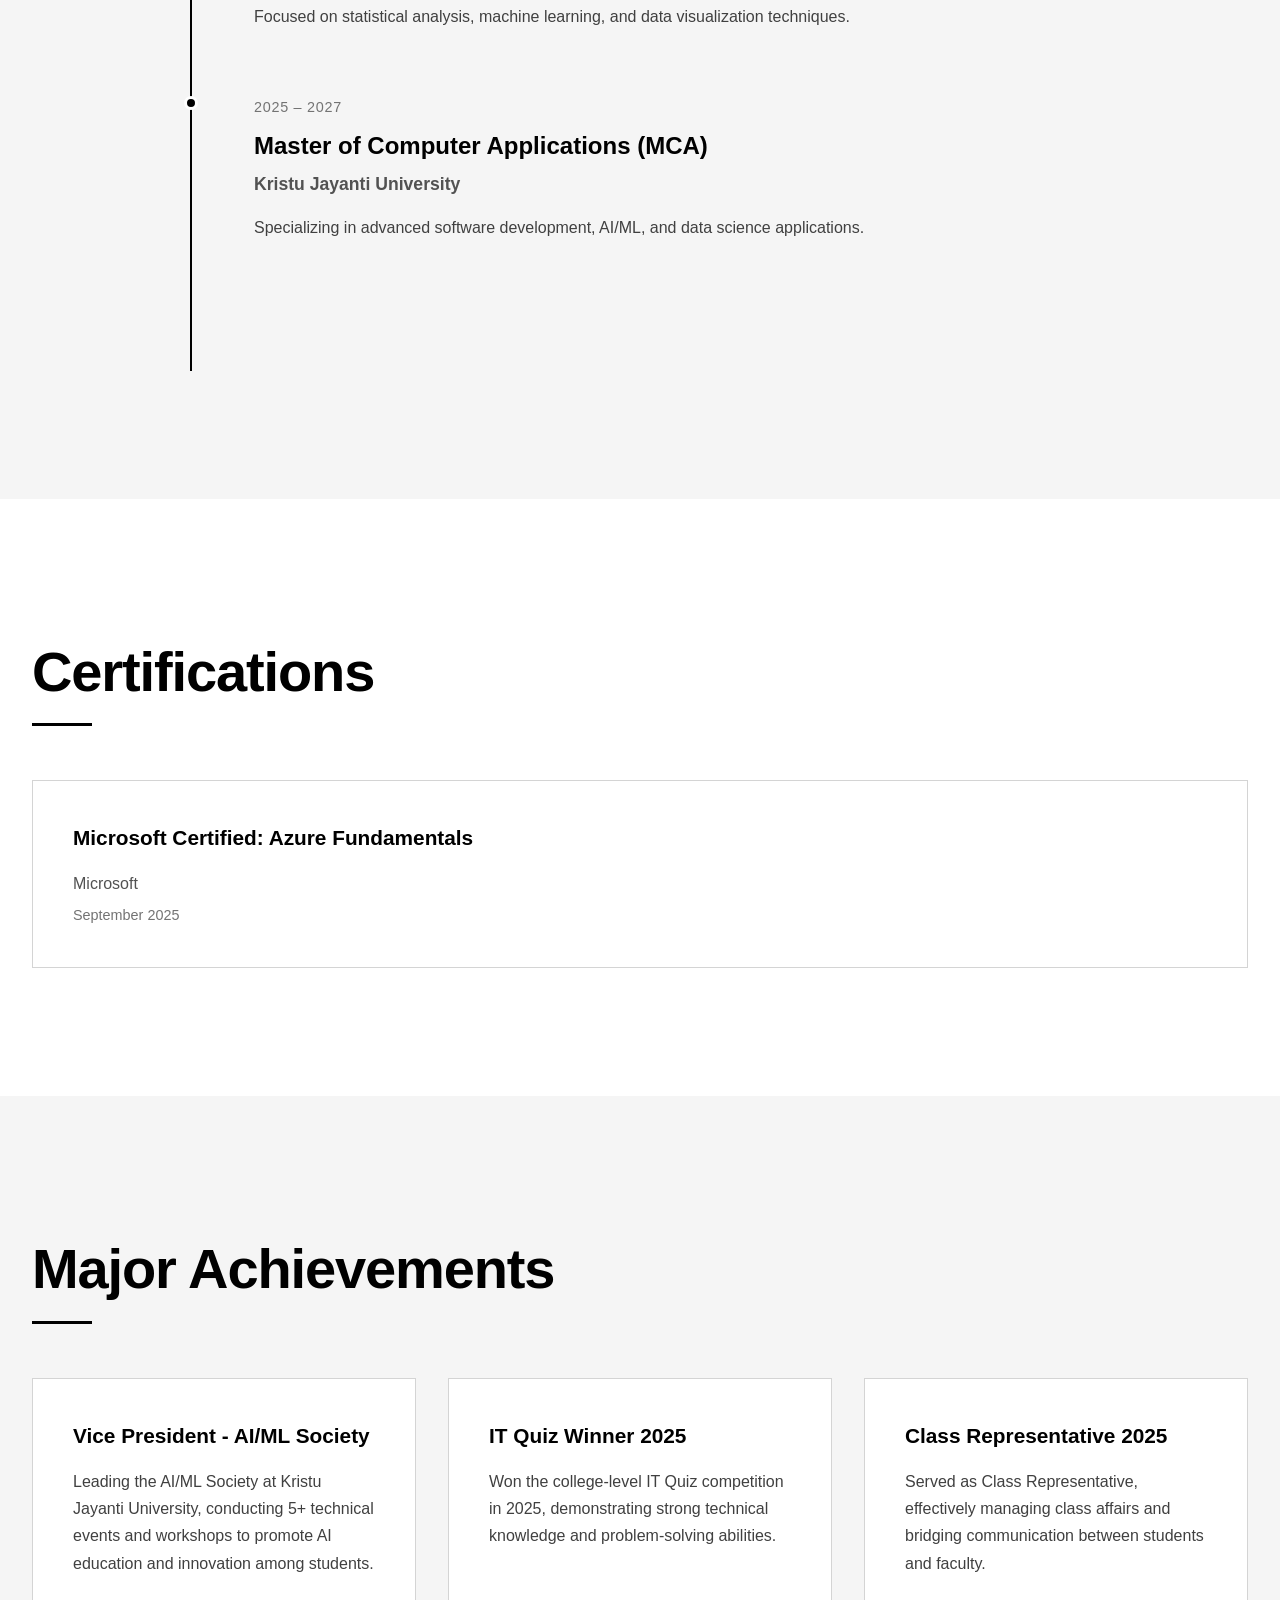
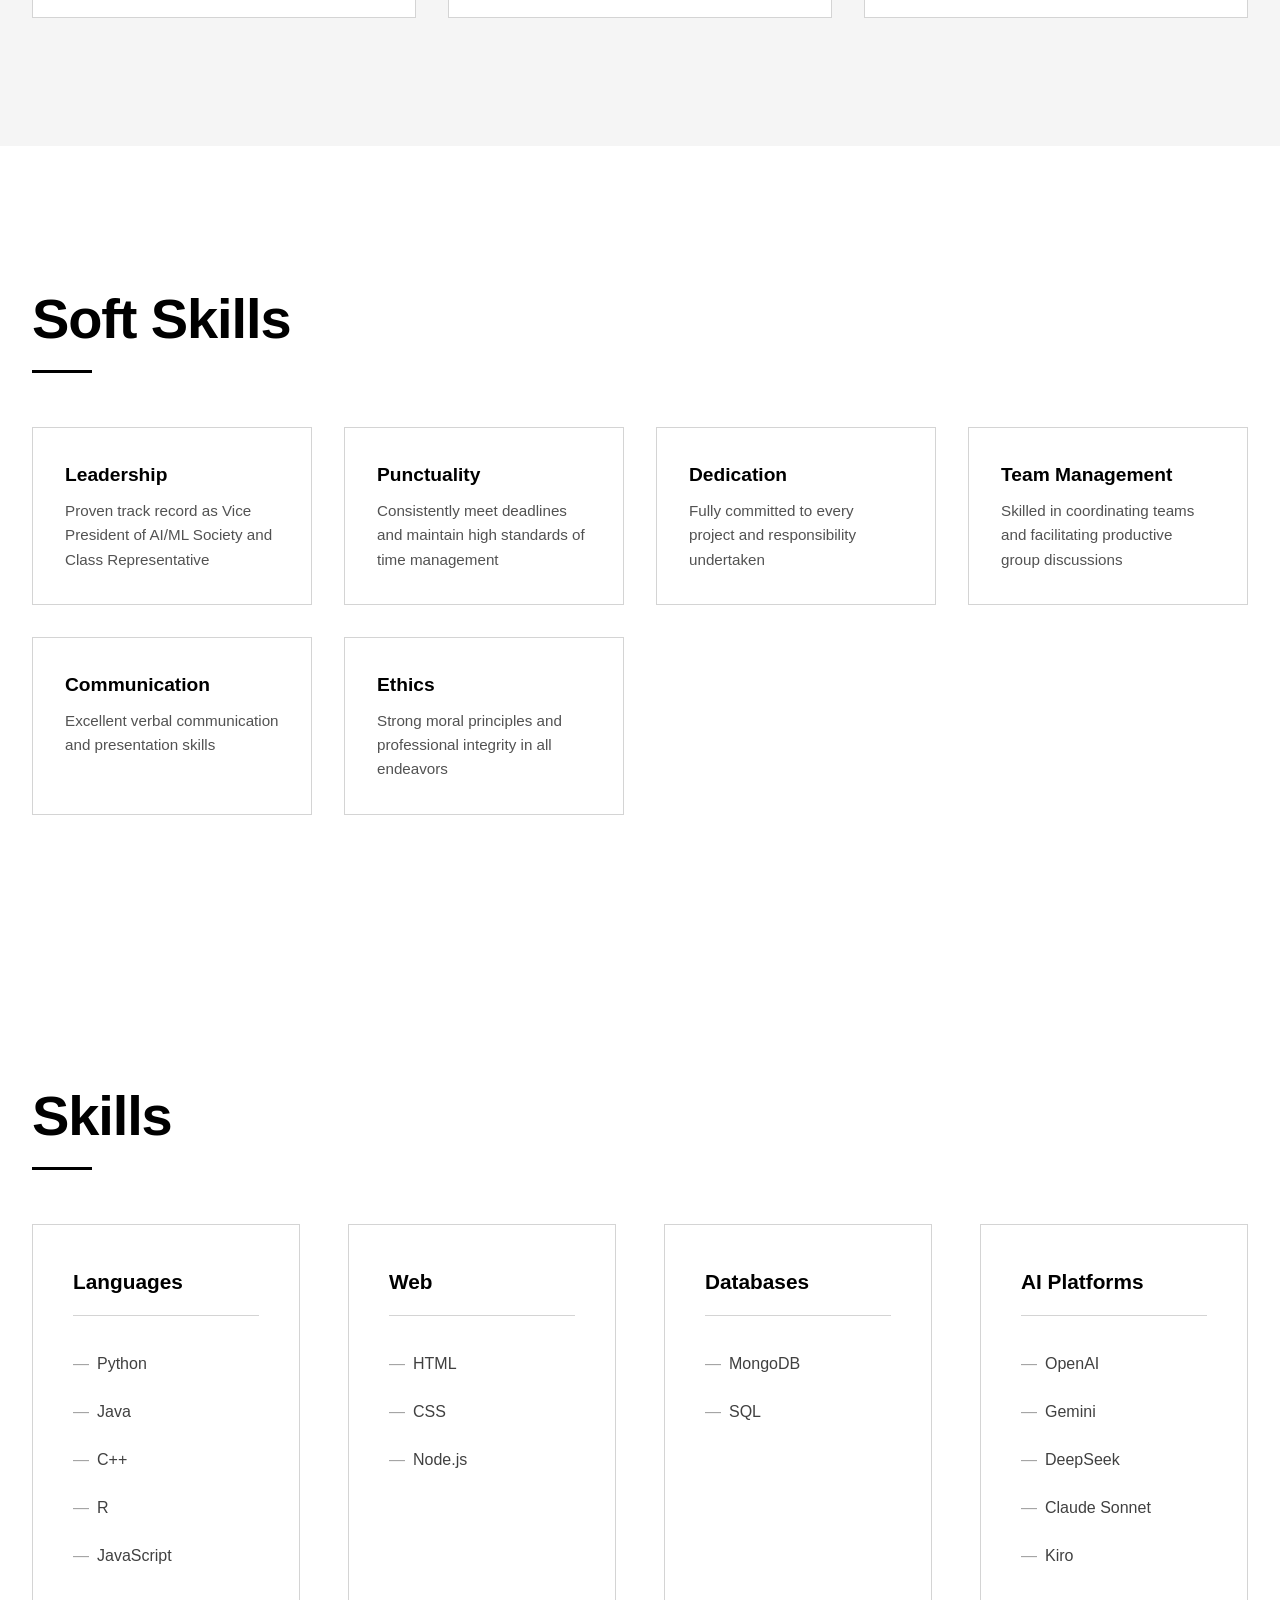
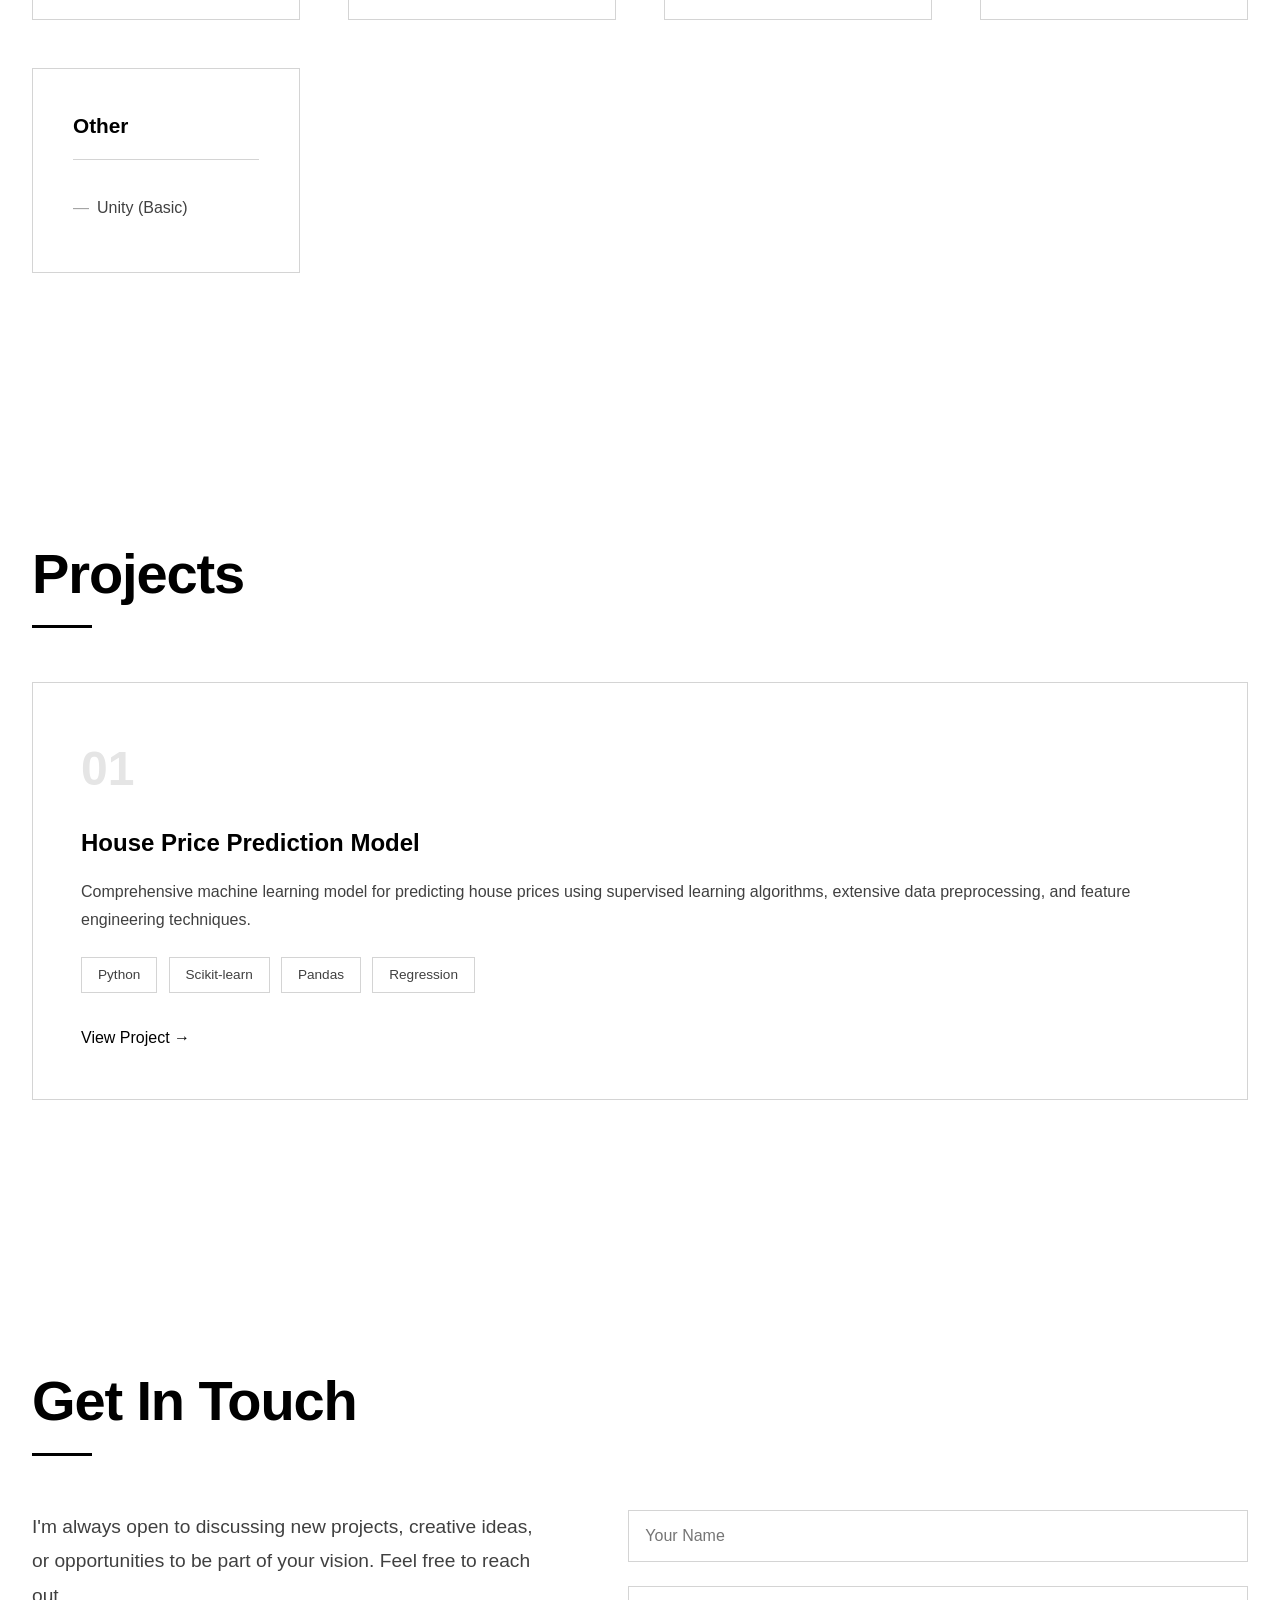
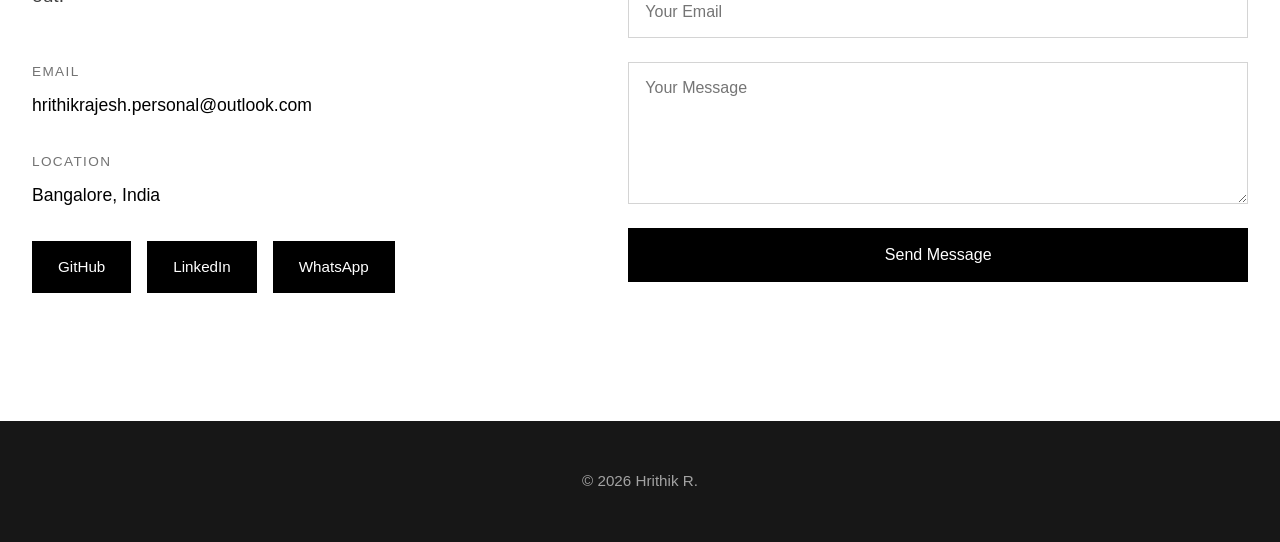
==== commit 1aaf4545: "Fixed education order, dates, and university name" ====
--- a/index.html
+++ b/index.html
@@ -23,6 +23,8 @@
                 <li><a href="#home" class="nav-link">Home</a></li>
                 <li><a href="#about" class="nav-link">About</a></li>
                 <li><a href="#experience" class="nav-link">Experience</a></li>
+                <li><a href="#education" class="nav-link">Education</a></li>
+                <li><a href="#certifications" class="nav-link">Certifications</a></li>
                 <li><a href="#achievements" class="nav-link">Achievements</a></li>
                 <li><a href="#soft-skills" class="nav-link">Soft Skills</a></li>
                 <li><a href="#skills" class="nav-link">Skills</a></li>
@@ -129,6 +131,45 @@
         </div>
     </section>
 
+    <section id="education" class="education">
+        <div class="container">
+            <h2 class="section-title">Education</h2>
+            <div class="timeline">
+                <div class="timeline-item">
+                    <div class="timeline-dot"></div>
+                    <div class="timeline-content">
+                        <div class="timeline-date">2022 – 2025</div>
+                        <h3 class="timeline-title">B.Sc. in Data Science</h3>
+                        <h4 class="timeline-company">Kristu Jayanti University</h4>
+                        <p class="timeline-description">Focused on statistical analysis, machine learning, and data visualization techniques.</p>
+                    </div>
+                </div>
+                <div class="timeline-item">
+                    <div class="timeline-dot"></div>
+                    <div class="timeline-content">
+                        <div class="timeline-date">2025 – 2027</div>
+                        <h3 class="timeline-title">Master of Computer Applications (MCA)</h3>
+                        <h4 class="timeline-company">Kristu Jayanti University</h4>
+                        <p class="timeline-description">Specializing in advanced software development, AI/ML, and data science applications.</p>
+                    </div>
+                </div>
+            </div>
+        </div>
+    </section>
+
+    <section id="certifications" class="certifications">
+        <div class="container">
+            <h2 class="section-title">Certifications</h2>
+            <div class="certifications-grid">
+                <div class="certification-card">
+                    <h3 class="certification-title">Microsoft Certified: Azure Fundamentals</h3>
+                    <p class="certification-issuer">Microsoft</p>
+                    <p class="certification-date">September 2025</p>
+                </div>
+            </div>
+        </div>
+    </section>
+
     <section id="achievements" class="achievements">
         <div class="container">
             <h2 class="section-title">Major Achievements</h2>
--- a/style.css
+++ b/style.css
@@ -558,6 +558,45 @@
     font-size: 1rem;
     line-height: 1.8;
     color: var(--gray-700);
+}
+
+.education {
+    background-color: var(--gray-100);
+}
+
+.certifications-grid {
+    display: grid;
+    grid-template-columns: repeat(auto-fit, minmax(300px, 1fr));
+    gap: 2rem;
+}
+
+.certification-card {
+    background-color: var(--white);
+    padding: 2.5rem;
+    border: 1px solid var(--gray-300);
+    transition: transform 0.3s ease, border-color 0.3s ease;
+}
+
+.certification-card:hover {
+    transform: translateY(-5px);
+    border-color: var(--black);
+}
+
+.certification-title {
+    font-size: 1.3rem;
+    font-weight: 600;
+    margin-bottom: 1rem;
+}
+
+.certification-issuer {
+    font-size: 1rem;
+    color: var(--gray-600);
+    margin-bottom: 0.5rem;
+}
+
+.certification-date {
+    font-size: 0.9rem;
+    color: var(--gray-500);
 }
 
 .achievements {
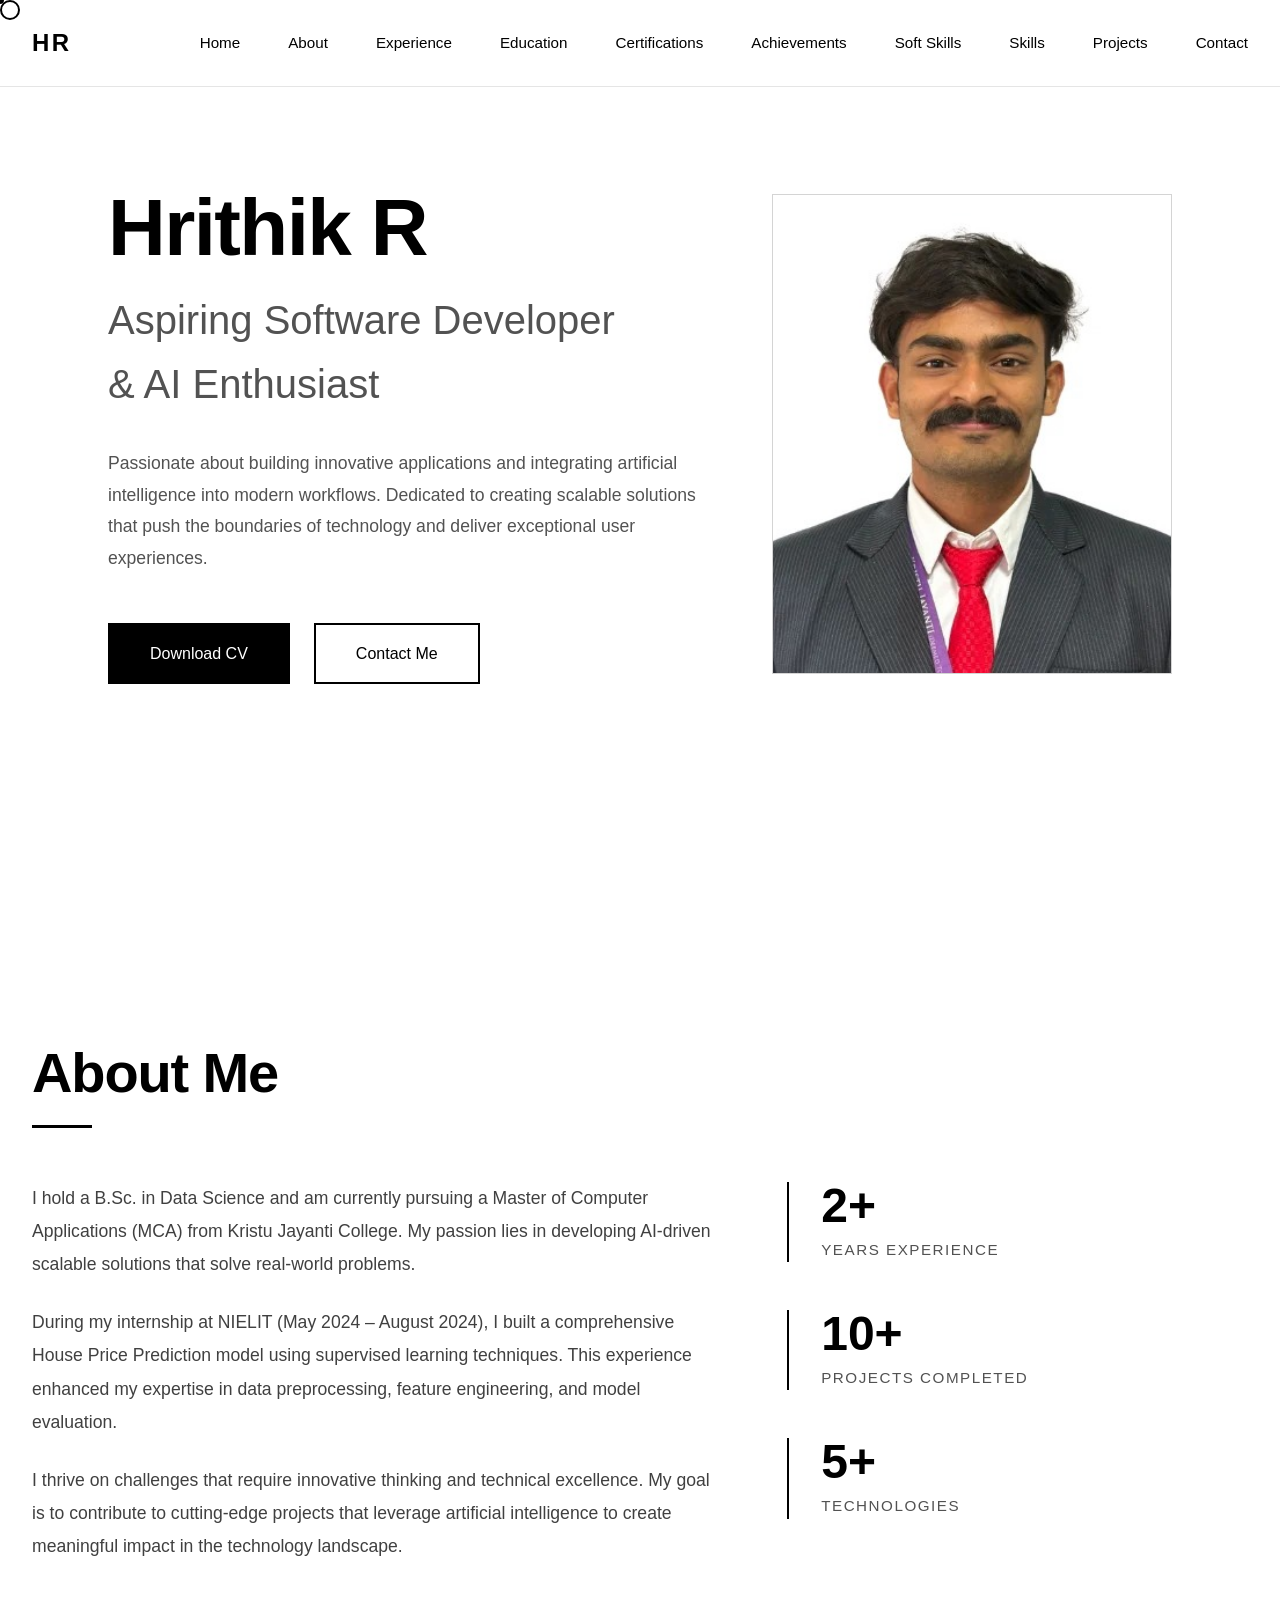
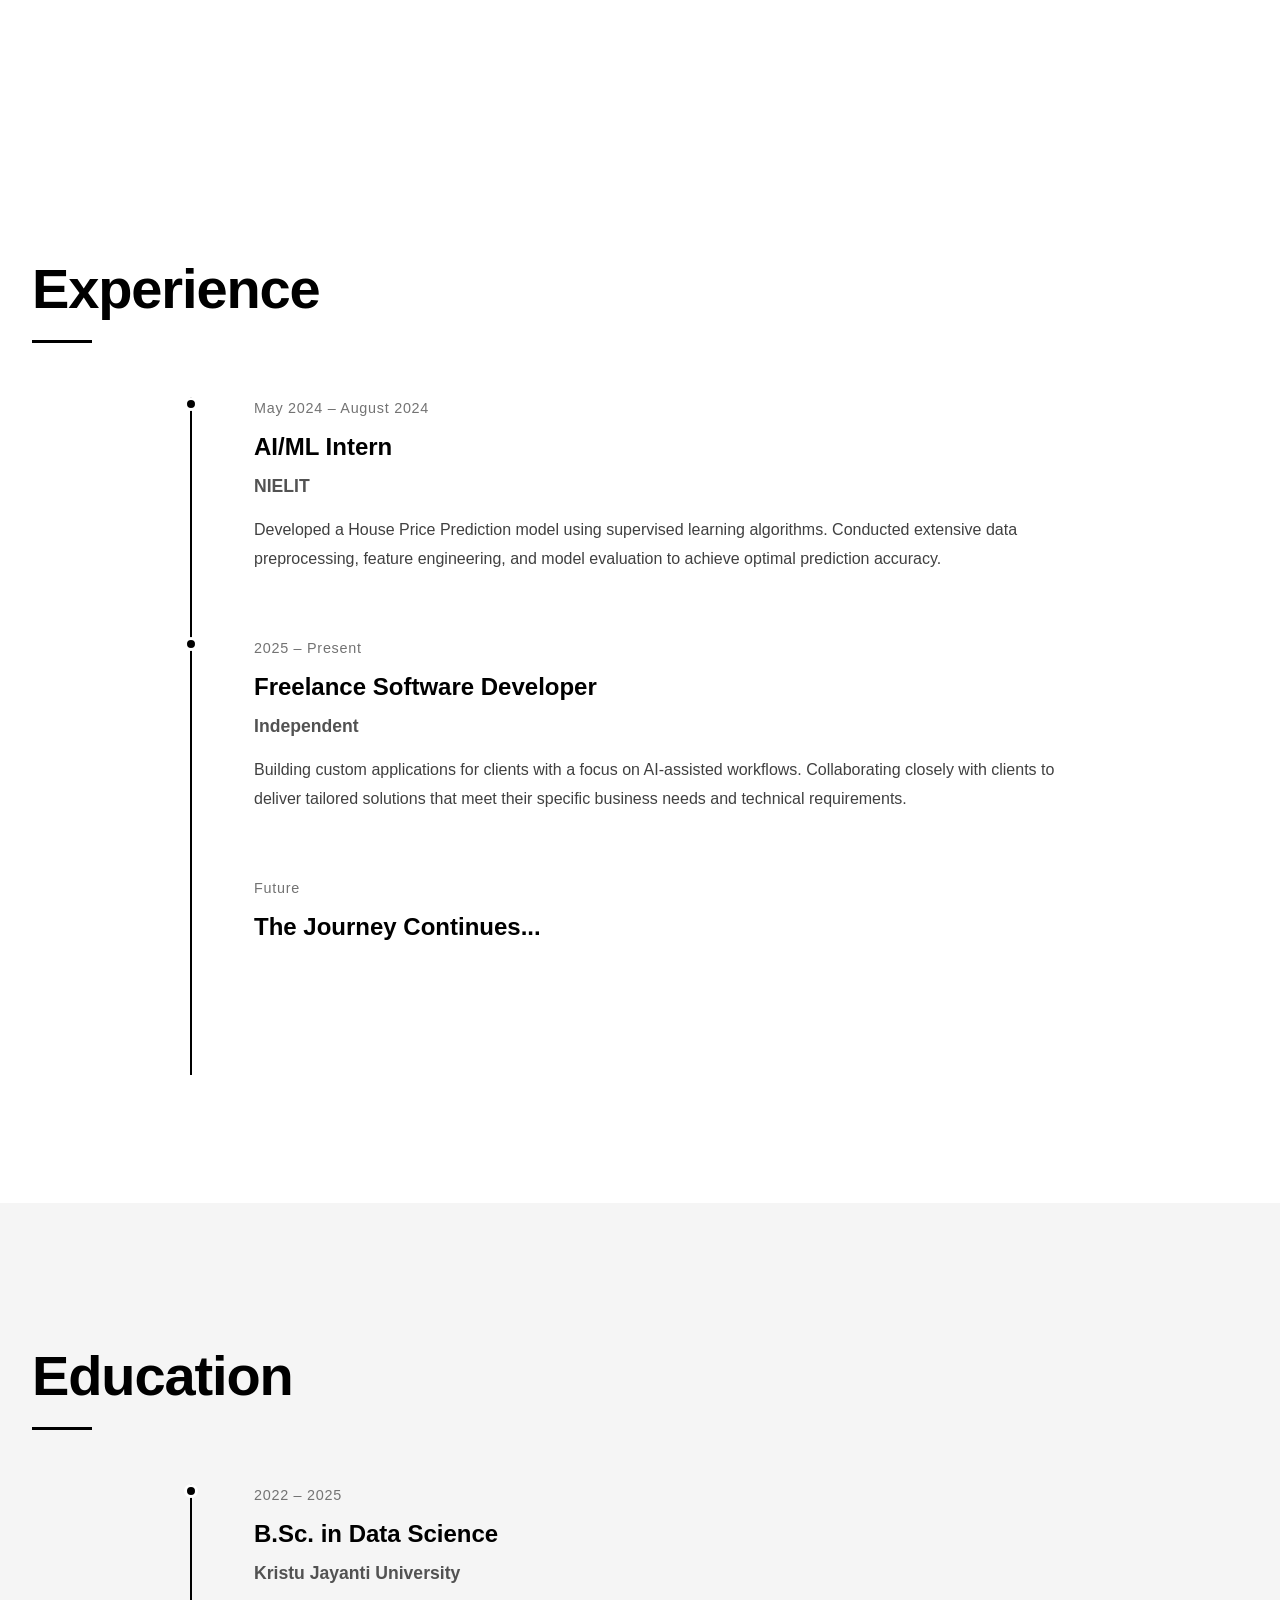
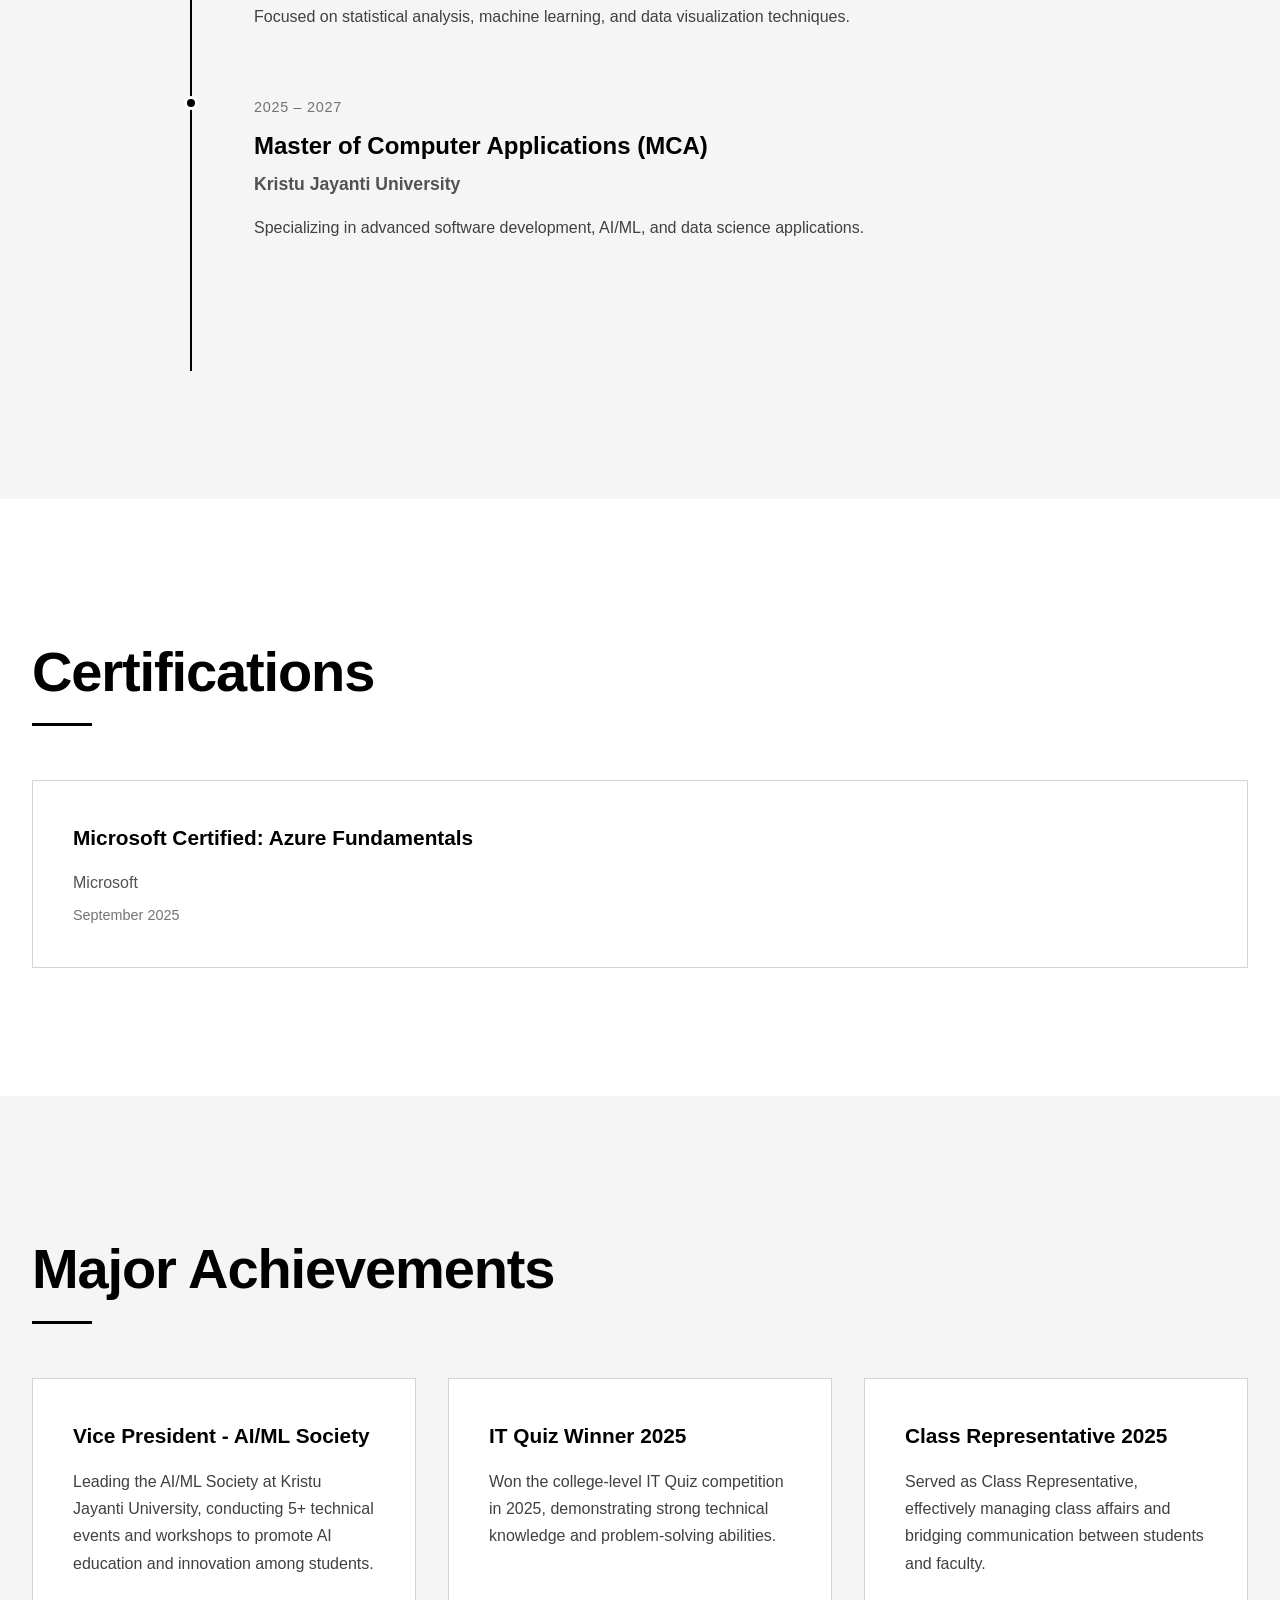
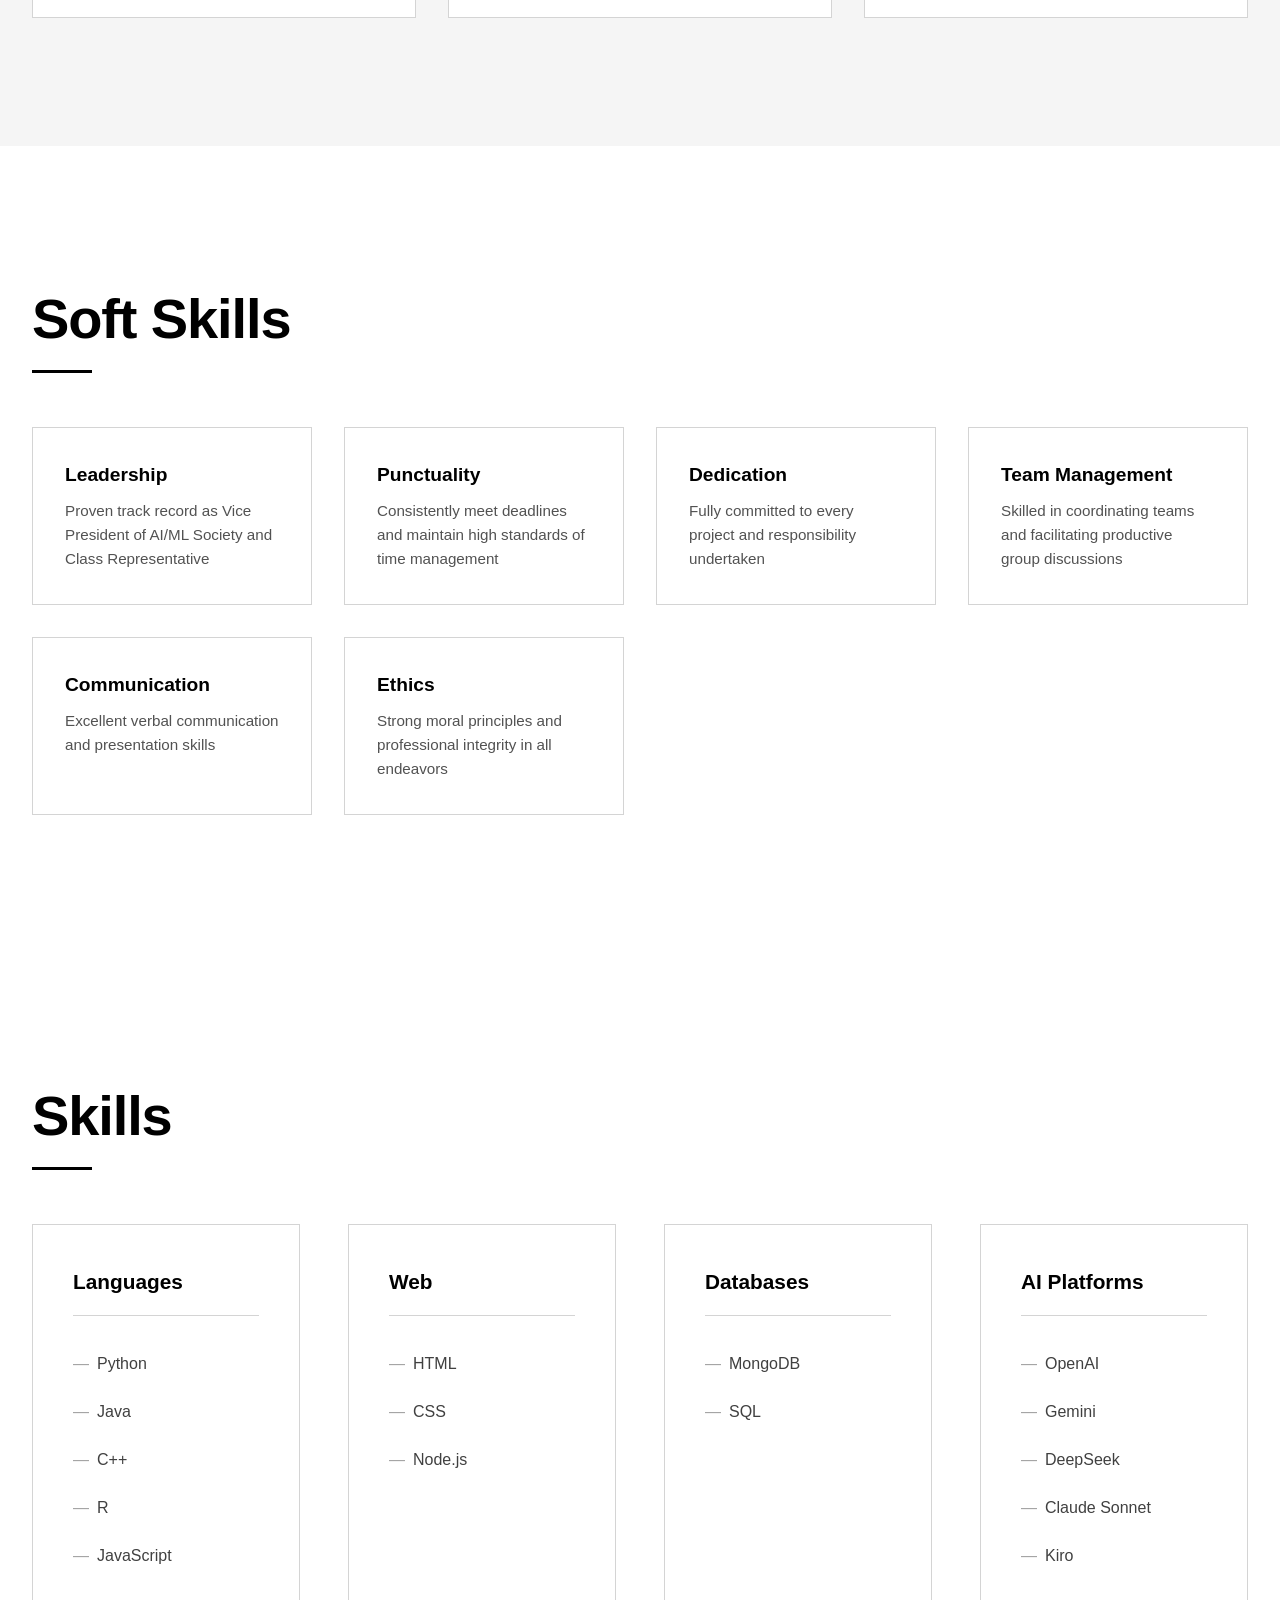
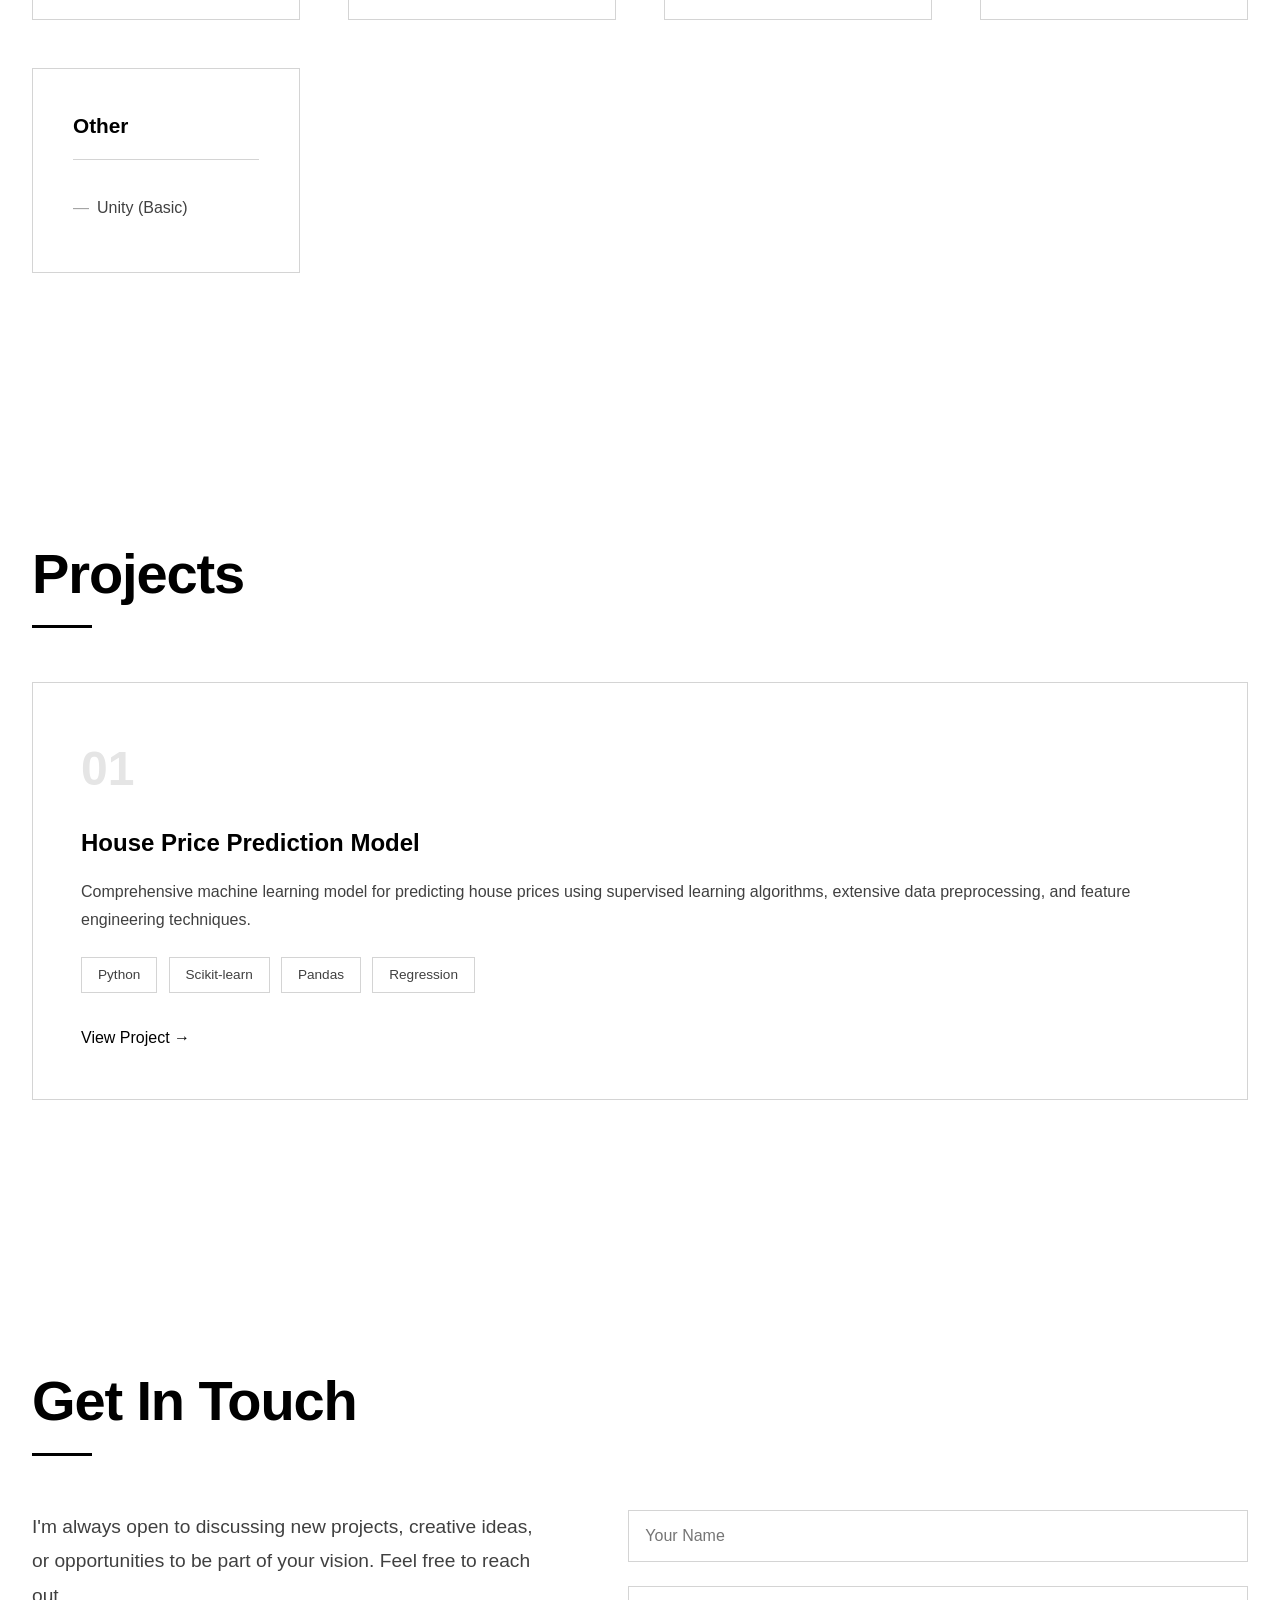
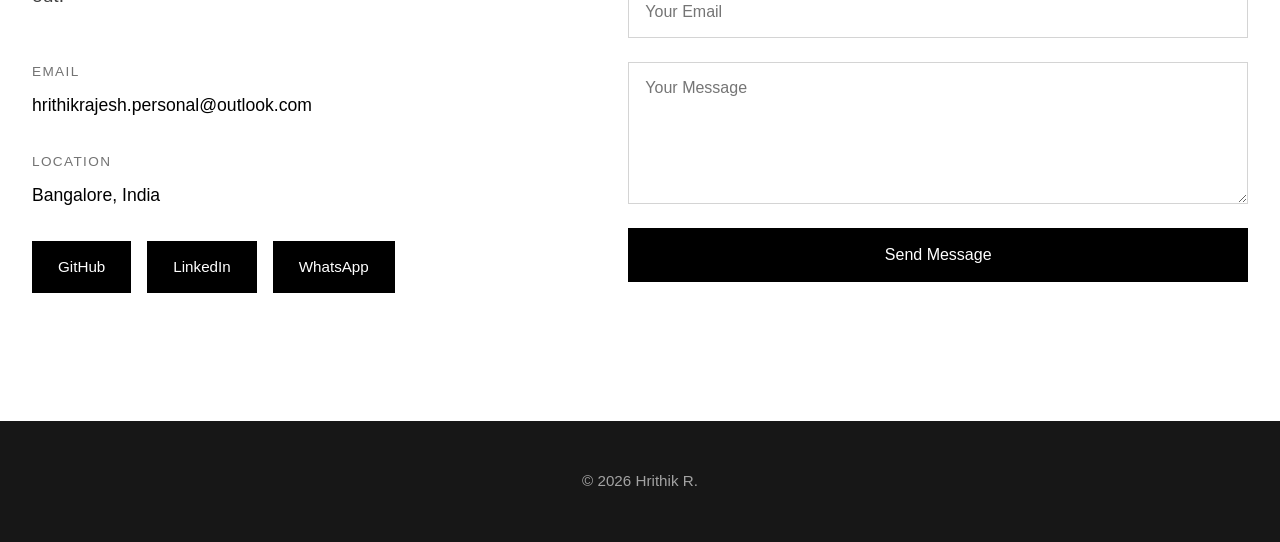
==== commit 5756a08e: "Add navbar logo expansion animation on scroll" ====
--- a/index.html
+++ b/index.html
@@ -18,7 +18,7 @@
 
     <nav class="navbar">
         <div class="nav-container">
-            <a href="#" class="logo">HR</a>
+            <a href="#" class="logo">HR<span class="full-name">ithik R</span></a>
             <ul class="nav-menu">
                 <li><a href="#home" class="nav-link">Home</a></li>
                 <li><a href="#about" class="nav-link">About</a></li>
--- a/style.css
+++ b/style.css
@@ -122,6 +122,22 @@
     color: var(--black);
     text-decoration: none;
     letter-spacing: 0.1em;
+    overflow: hidden;
+    white-space: nowrap;
+    transition: all 0.5s cubic-bezier(0.4, 0, 0.2, 1);
+}
+
+.logo .full-name {
+    display: inline-block;
+    max-width: 0;
+    opacity: 0;
+    transition: all 0.5s cubic-bezier(0.4, 0, 0.2, 1);
+}
+
+.logo.expanded .full-name {
+    max-width: 200px;
+    opacity: 1;
+    margin-left: 0.3em;
 }
 
 .nav-menu {
@@ -136,18 +152,23 @@
     font-size: 0.95rem;
     font-weight: 500;
     position: relative;
-    transition: color 0.3s ease;
+    transition: all 0.3s ease;
 }
 
 .nav-link::after {
     content: '';
     position: absolute;
     bottom: -5px;
-    left: 0;
+    left: 50%;
     width: 0;
-    height: 1px;
-    background-color: var(--black);
-    transition: width 0.3s ease;
+    height: 2px;
+    background-color: var(--black);
+    transition: all 0.3s cubic-bezier(0.4, 0, 0.2, 1);
+    transform: translateX(-50%);
+}
+
+.nav-link:hover {
+    transform: translateY(-2px);
 }
 
 .nav-link:hover::after {
@@ -257,7 +278,7 @@
     font-weight: 500;
     text-decoration: none;
     border: 2px solid var(--black);
-    transition: all 0.3s ease;
+    transition: all 0.4s cubic-bezier(0.4, 0, 0.2, 1);
     display: inline-block;
     position: relative;
     overflow: hidden;
@@ -266,17 +287,20 @@
 .btn::before {
     content: '';
     position: absolute;
-    top: 0;
-    left: -100%;
-    width: 100%;
-    height: 100%;
-    background-color: var(--black);
-    transition: left 0.3s ease;
+    top: 50%;
+    left: 50%;
+    width: 0;
+    height: 0;
+    background-color: var(--black);
+    transform: translate(-50%, -50%);
+    transition: all 0.5s cubic-bezier(0.4, 0, 0.2, 1);
     z-index: -1;
+    border-radius: 50%;
 }
 
 .btn:hover::before {
-    left: 0;
+    width: 300%;
+    height: 300%;
 }
 
 .btn-primary {
@@ -437,10 +461,9 @@
     position: absolute;
     left: 0;
     top: 0;
-    height: 0;
+    height: 100%;
     width: 2px;
     background-color: var(--black);
-    animation: timelineGrow 2s ease-out forwards;
 }
 
 .timeline::after {
@@ -451,20 +474,6 @@
     height: 100px;
     width: 2px;
     background: linear-gradient(to bottom, var(--black), transparent);
-    opacity: 0;
-    animation: fadeIn 1s ease-out 2.5s forwards;
-}
-
-@keyframes timelineGrow {
-    to {
-        height: 100%;
-    }
-}
-
-@keyframes fadeIn {
-    to {
-        opacity: 1;
-    }
 }
 
 .timeline-item {
@@ -482,50 +491,6 @@
     background-color: var(--black);
     border-radius: 50%;
     border: 3px solid var(--white);
-    opacity: 0;
-    transform: scale(0);
-    animation: dotAppear 0.5s ease-out forwards;
-}
-
-.timeline-item:nth-child(1) .timeline-dot {
-    animation-delay: 0.5s;
-}
-
-.timeline-item:nth-child(2) .timeline-dot {
-    animation-delay: 1.2s;
-}
-
-.timeline-item:nth-child(3) .timeline-dot {
-    animation-delay: 1.9s;
-}
-
-.timeline-future {
-    opacity: 0;
-    animation: fadeIn 1s ease-out 2.5s forwards;
-}
-
-.timeline-dot-future {
-    position: absolute;
-    left: -6px;
-    top: 0;
-    width: 14px;
-    height: 14px;
-    background-color: transparent;
-    border: 2px solid var(--black);
-    border-radius: 50%;
-    opacity: 0;
-    animation: pulseDot 2s ease-in-out 3s infinite;
-}
-
-@keyframes pulseDot {
-    0%, 100% {
-        opacity: 0.3;
-        transform: scale(1);
-    }
-    50% {
-        opacity: 1;
-        transform: scale(1.2);
-    }
 }
 
 @keyframes dotAppear {
@@ -574,12 +539,45 @@
     background-color: var(--white);
     padding: 2.5rem;
     border: 1px solid var(--gray-300);
-    transition: transform 0.3s ease, border-color 0.3s ease;
+    transition: all 0.4s cubic-bezier(0.4, 0, 0.2, 1);
+    position: relative;
+    opacity: 0;
+    transform: scale(0.9);
+}
+
+.certification-card.animate-in {
+    animation: scaleIn 0.6s ease-out forwards;
+}
+
+@keyframes scaleIn {
+    to {
+        opacity: 1;
+        transform: scale(1);
+    }
+}
+
+.certification-card::after {
+    content: '';
+    position: absolute;
+    top: 0;
+    right: 0;
+    width: 0;
+    height: 0;
+    border-style: solid;
+    border-width: 0 0 50px 50px;
+    border-color: transparent transparent var(--black) transparent;
+    transition: all 0.4s cubic-bezier(0.4, 0, 0.2, 1);
+    opacity: 0;
 }
 
 .certification-card:hover {
-    transform: translateY(-5px);
+    transform: translateY(-10px) scale(1.03);
     border-color: var(--black);
+    box-shadow: 0 15px 35px rgba(0, 0, 0, 0.15);
+}
+
+.certification-card:hover::after {
+    opacity: 1;
 }
 
 .certification-title {
@@ -613,12 +611,42 @@
     background-color: var(--white);
     padding: 2.5rem;
     border: 1px solid var(--gray-300);
-    transition: transform 0.3s ease, border-color 0.3s ease;
+    transition: all 0.4s cubic-bezier(0.4, 0, 0.2, 1);
+    position: relative;
+    opacity: 0;
+    transform: translateX(-30px);
+}
+
+.achievement-card.animate-in {
+    animation: slideInLeft 0.6s ease-out forwards;
+}
+
+@keyframes slideInLeft {
+    to {
+        opacity: 1;
+        transform: translateX(0);
+    }
+}
+
+.achievement-card::before {
+    content: '';
+    position: absolute;
+    top: 0;
+    left: 0;
+    width: 3px;
+    height: 0;
+    background-color: var(--black);
+    transition: height 0.4s cubic-bezier(0.4, 0, 0.2, 1);
 }
 
 .achievement-card:hover {
-    transform: translateY(-5px);
+    transform: translateX(10px);
     border-color: var(--black);
+    box-shadow: -10px 10px 30px rgba(0, 0, 0, 0.1);
+}
+
+.achievement-card:hover::before {
+    height: 100%;
 }
 
 .achievement-title {
@@ -642,12 +670,52 @@
 .soft-skill-item {
     padding: 2rem;
     border: 1px solid var(--gray-300);
-    transition: transform 0.3s ease, border-color 0.3s ease;
+    transition: all 0.4s cubic-bezier(0.4, 0, 0.2, 1);
+    position: relative;
+    overflow: hidden;
+    opacity: 0;
+    transform: translateY(30px) rotate(-5deg);
+}
+
+.soft-skill-item.animate-in {
+    animation: rotateIn 0.6s ease-out forwards;
+}
+
+@keyframes rotateIn {
+    to {
+        opacity: 1;
+        transform: translateY(0) rotate(0deg);
+    }
+}
+
+.soft-skill-item::before {
+    content: '';
+    position: absolute;
+    top: 50%;
+    left: 50%;
+    width: 0;
+    height: 0;
+    background-color: var(--black);
+    border-radius: 50%;
+    transform: translate(-50%, -50%);
+    transition: all 0.5s cubic-bezier(0.4, 0, 0.2, 1);
+    z-index: -1;
 }
 
 .soft-skill-item:hover {
-    transform: translateY(-5px);
+    transform: translateY(-10px) rotate(2deg);
     border-color: var(--black);
+    color: var(--white);
+}
+
+.soft-skill-item:hover::before {
+    width: 300%;
+    height: 300%;
+}
+
+.soft-skill-item:hover h3,
+.soft-skill-item:hover p {
+    color: var(--white);
 }
 
 .soft-skill-item h3 {
@@ -671,12 +739,49 @@
 .skill-category {
     border: 1px solid var(--gray-300);
     padding: 2.5rem;
-    transition: transform 0.3s ease, border-color 0.3s ease;
+    transition: all 0.4s cubic-bezier(0.4, 0, 0.2, 1);
+    position: relative;
+    overflow: hidden;
+    opacity: 0;
+    transform: translateY(30px);
+}
+
+.skill-category.animate-in {
+    animation: fadeInUp 0.6s ease-out forwards;
+}
+
+@keyframes fadeInUp {
+    to {
+        opacity: 1;
+        transform: translateY(0);
+    }
+}
+
+.skill-category::before {
+    content: '';
+    position: absolute;
+    top: 0;
+    left: -100%;
+    width: 100%;
+    height: 100%;
+    background-color: var(--black);
+    transition: left 0.4s cubic-bezier(0.4, 0, 0.2, 1);
+    z-index: -1;
 }
 
 .skill-category:hover {
-    transform: translateY(-5px);
+    transform: translateY(-10px);
     border-color: var(--black);
+    color: var(--white);
+}
+
+.skill-category:hover::before {
+    left: 0;
+}
+
+.skill-category:hover .skill-category-title,
+.skill-category:hover .skill-item {
+    color: var(--white);
 }
 
 .skill-category-title {
@@ -715,13 +820,35 @@
 .project-card {
     border: 1px solid var(--gray-300);
     padding: 3rem;
-    transition: transform 0.3s ease, border-color 0.3s ease;
-    position: relative;
+    transition: all 0.4s cubic-bezier(0.4, 0, 0.2, 1);
+    position: relative;
+    overflow: hidden;
+}
+
+.project-card::after {
+    content: '';
+    position: absolute;
+    bottom: 0;
+    left: 0;
+    width: 0;
+    height: 3px;
+    background-color: var(--black);
+    transition: width 0.4s cubic-bezier(0.4, 0, 0.2, 1);
 }
 
 .project-card:hover {
-    transform: translateY(-10px);
+    transform: translateY(-15px) scale(1.02);
     border-color: var(--black);
+    box-shadow: 0 20px 40px rgba(0, 0, 0, 0.1);
+}
+
+.project-card:hover::after {
+    width: 100%;
+}
+
+.project-card:hover .project-number {
+    transform: scale(1.2);
+    color: var(--black);
 }
 
 .project-number {
@@ -729,6 +856,7 @@
     font-weight: 700;
     color: var(--gray-200);
     margin-bottom: 1rem;
+    transition: all 0.3s ease;
 }
 
 .project-title {
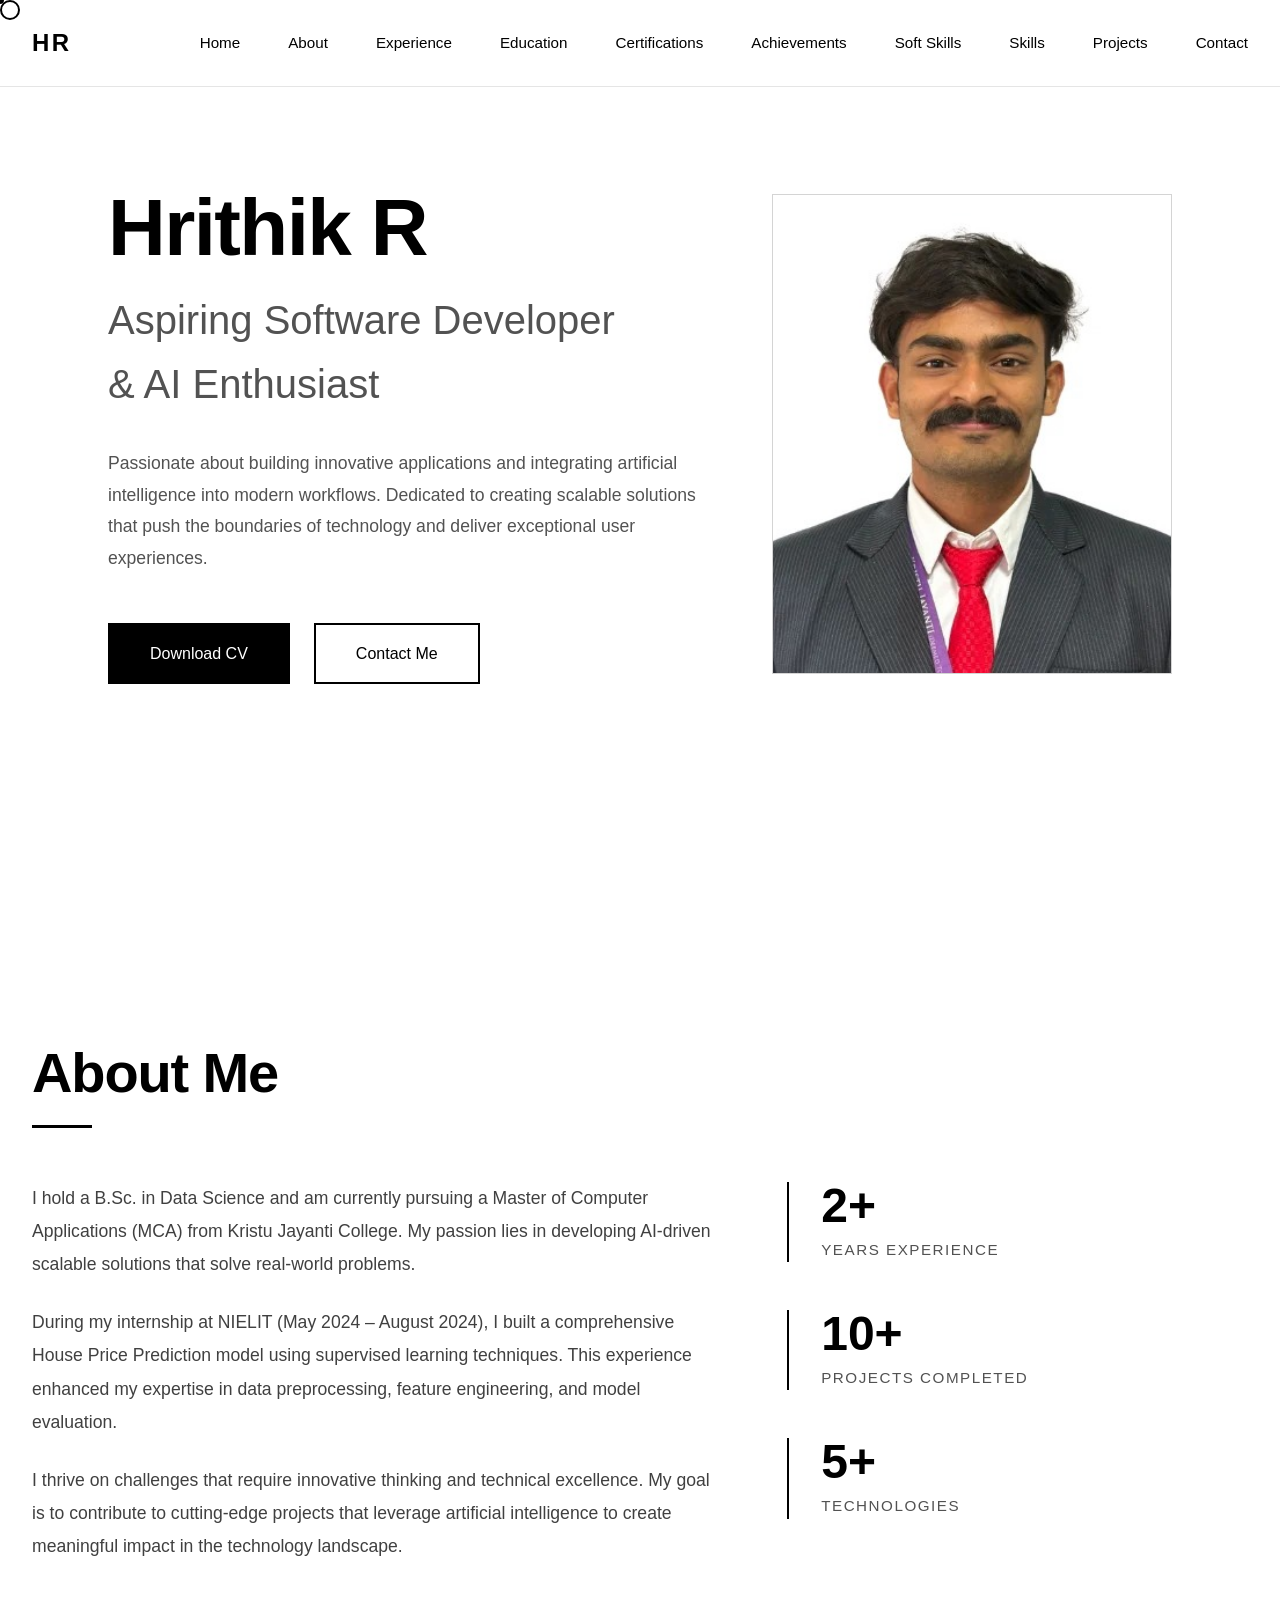
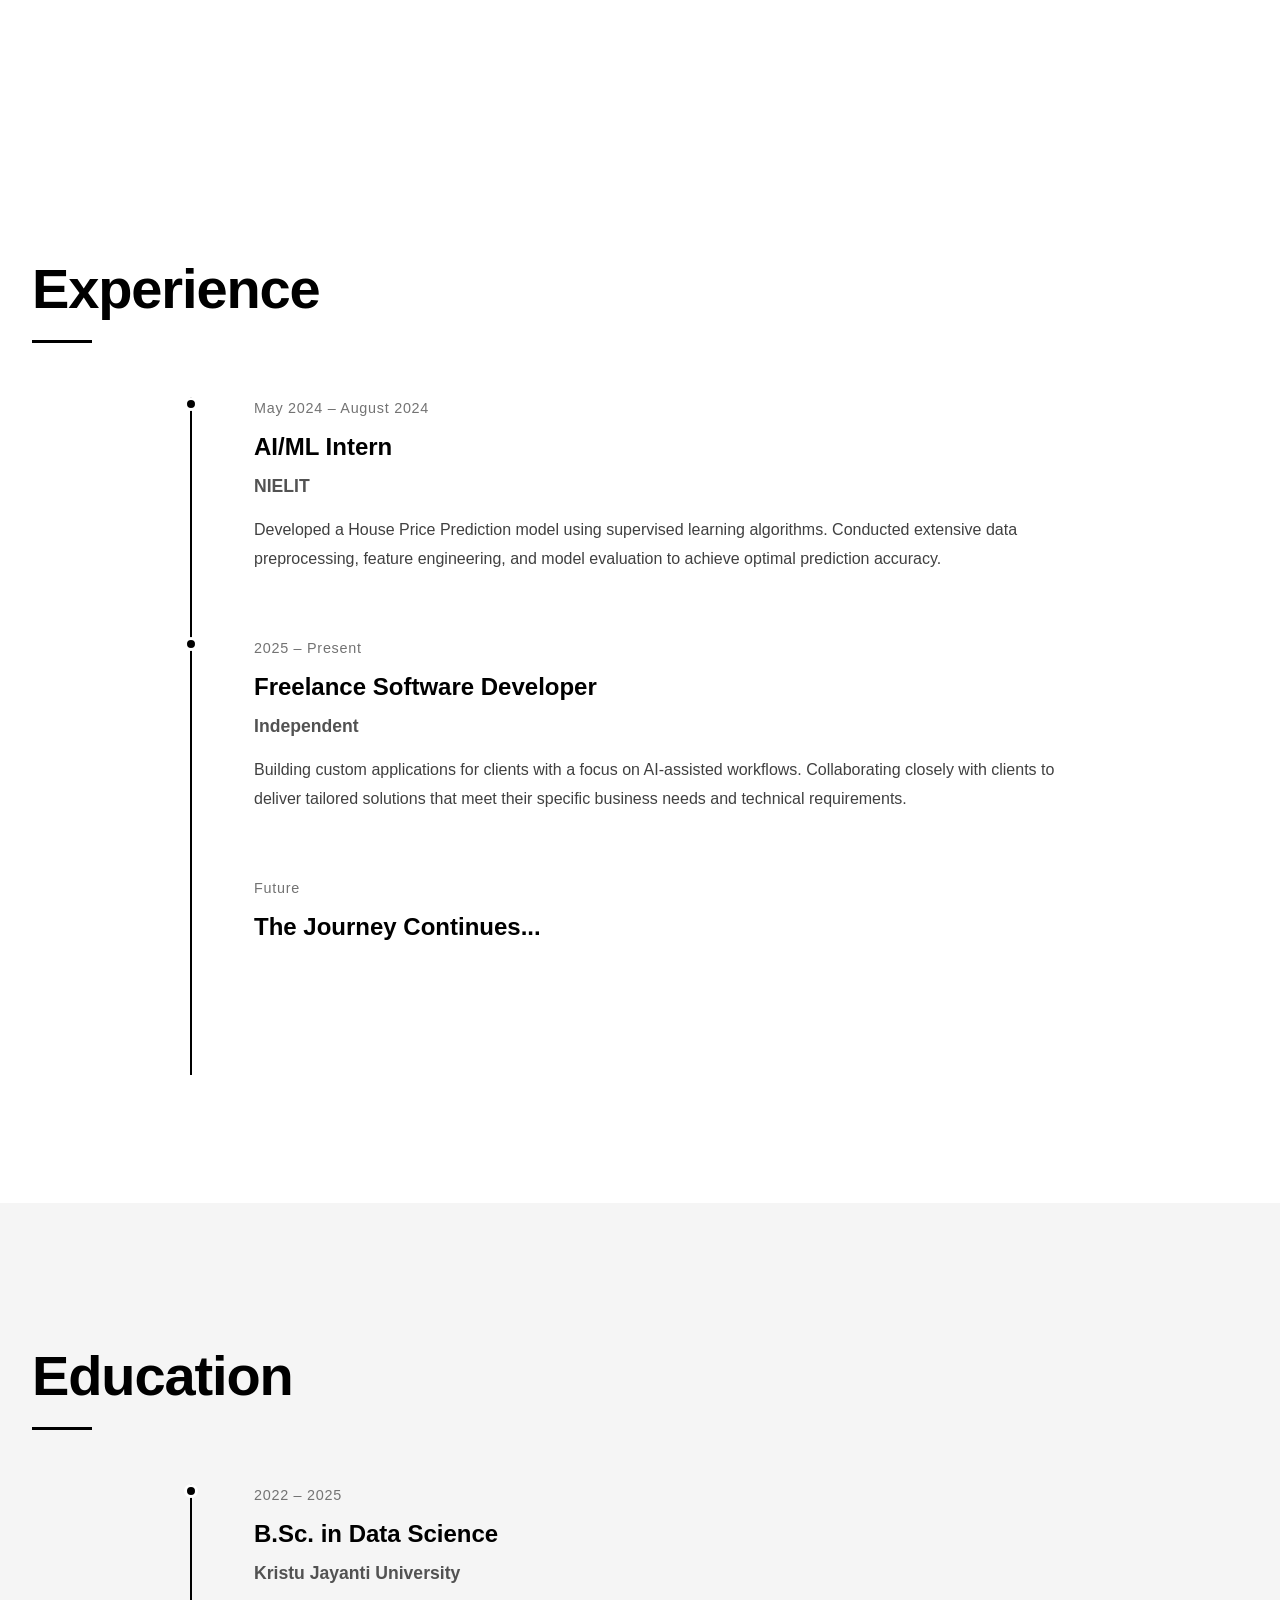
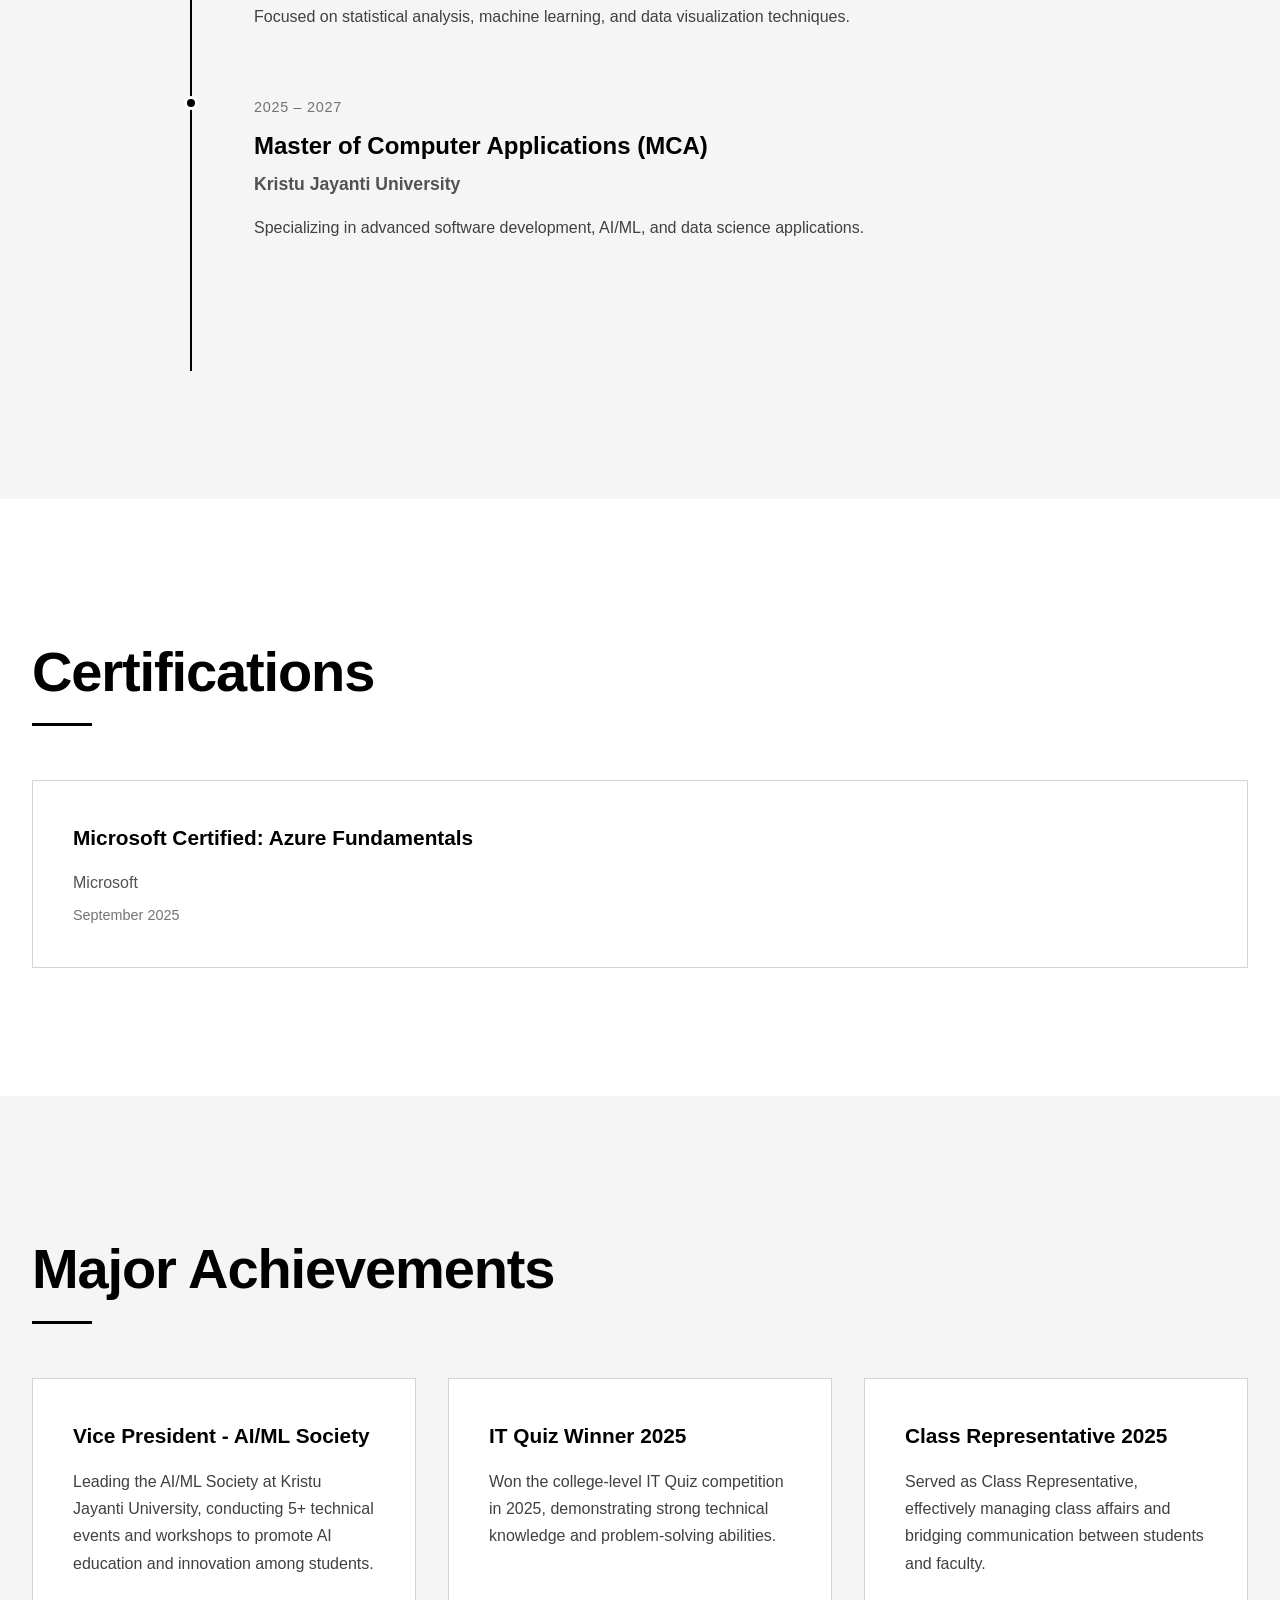
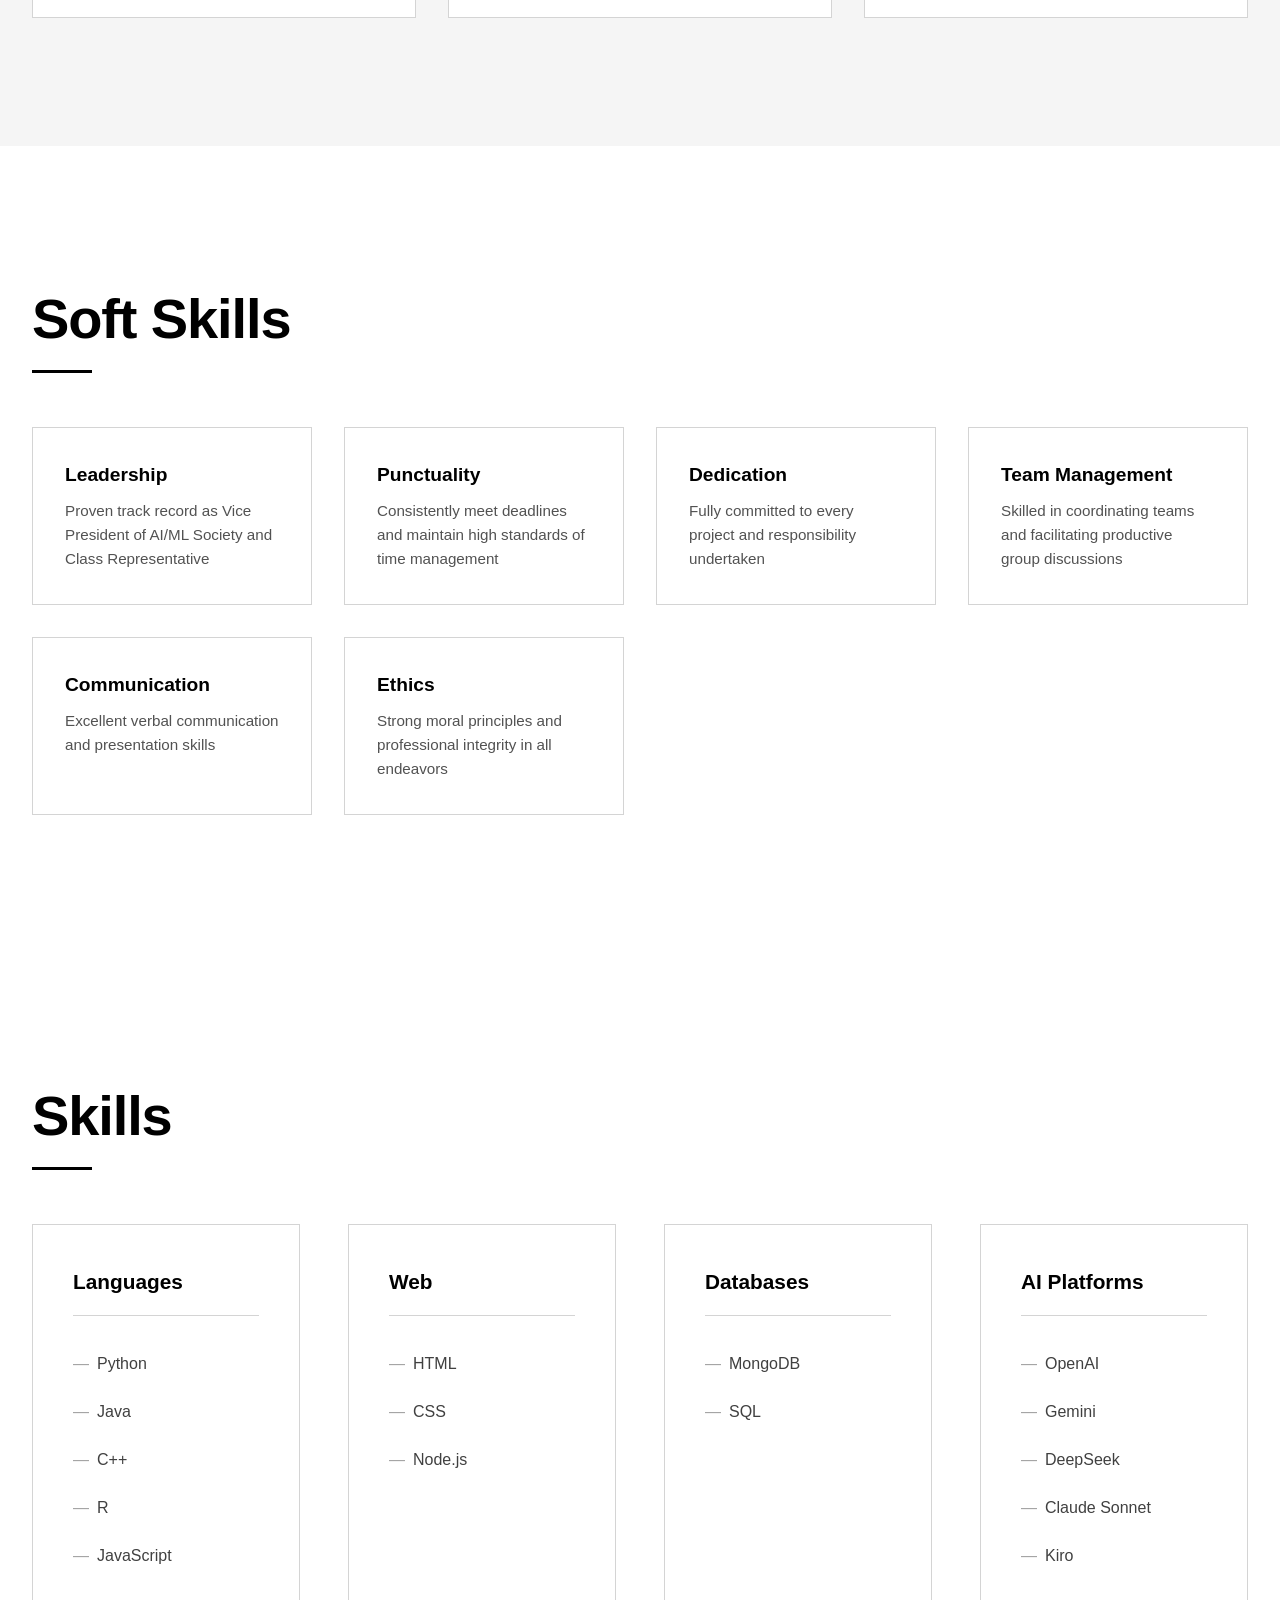
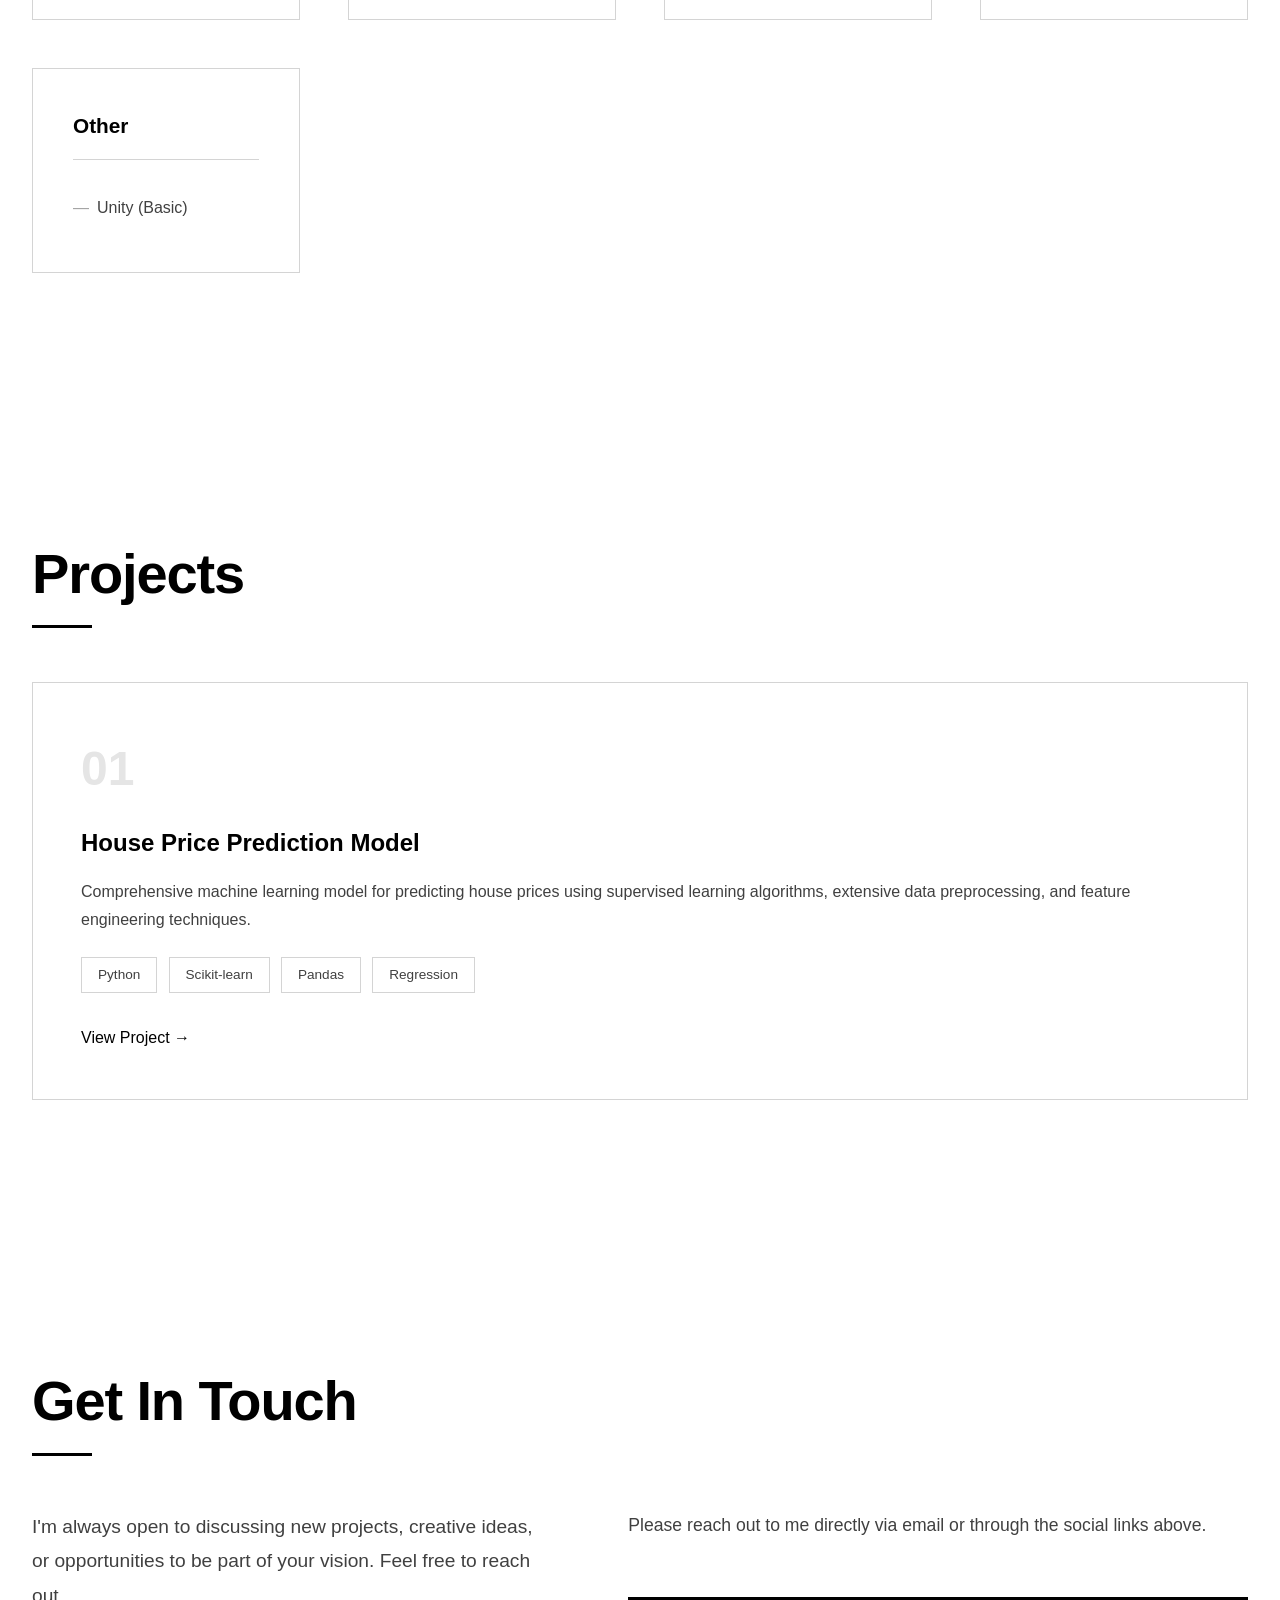
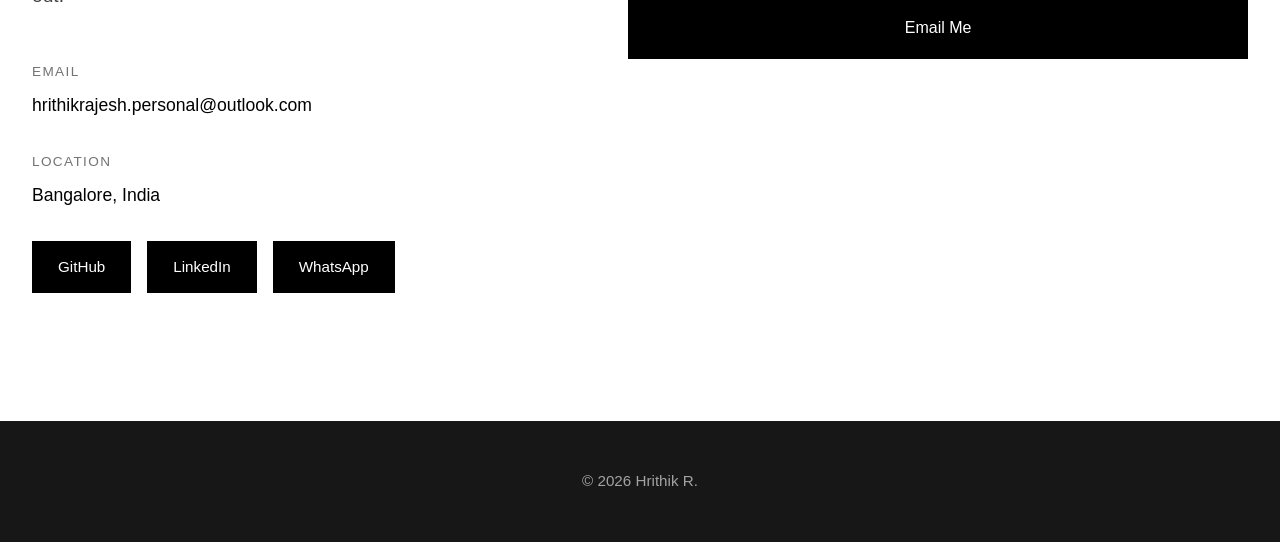
==== commit 7327e4fc: "Simplify contact form to direct mailto button" ====
--- a/index.html
+++ b/index.html
@@ -303,18 +303,14 @@
                         <a href="https://wa.me/qr/NWDHBYM3FP53B1" class="social-btn">WhatsApp</a>
                     </div>
                 </div>
-                <form class="contact-form">
-                    <div class="form-group">
-                        <input type="text" id="name" name="name" placeholder="Your Name" required>
-                    </div>
-                    <div class="form-group">
-                        <input type="email" id="email" name="email" placeholder="Your Email" required>
-                    </div>
-                    <div class="form-group">
-                        <textarea id="message" name="message" rows="6" placeholder="Your Message" required></textarea>
-                    </div>
-                    <button type="submit" class="btn btn-primary">Send Message</button>
-                </form>
+                <div class="contact-form">
+                    <p style="font-size: 1.1rem; line-height: 1.8; color: var(--gray-700); margin-bottom: 2rem;">
+                        Please reach out to me directly via email or through the social links above.
+                    </p>
+                    <a href="mailto:hrithikrajesh.personal@outlook.com?subject=Portfolio Contact&body=Hi Hrithik,%0D%0A%0D%0AI would like to get in touch with you.%0D%0A%0D%0A" class="btn btn-primary" style="display: inline-block; text-align: center;">
+                        Email Me
+                    </a>
+                </div>
             </div>
         </div>
     </section>
--- a/style.css
+++ b/style.css
@@ -122,22 +122,22 @@
     color: var(--black);
     text-decoration: none;
     letter-spacing: 0.1em;
-    overflow: hidden;
     white-space: nowrap;
-    transition: all 0.5s cubic-bezier(0.4, 0, 0.2, 1);
+    display: inline-block;
+    text-transform: uppercase;
 }
 
 .logo .full-name {
-    display: inline-block;
+    display: inline;
     max-width: 0;
     opacity: 0;
+    overflow: hidden;
     transition: all 0.5s cubic-bezier(0.4, 0, 0.2, 1);
 }
 
 .logo.expanded .full-name {
-    max-width: 200px;
+    max-width: 150px;
     opacity: 1;
-    margin-left: 0.3em;
 }
 
 .nav-menu {
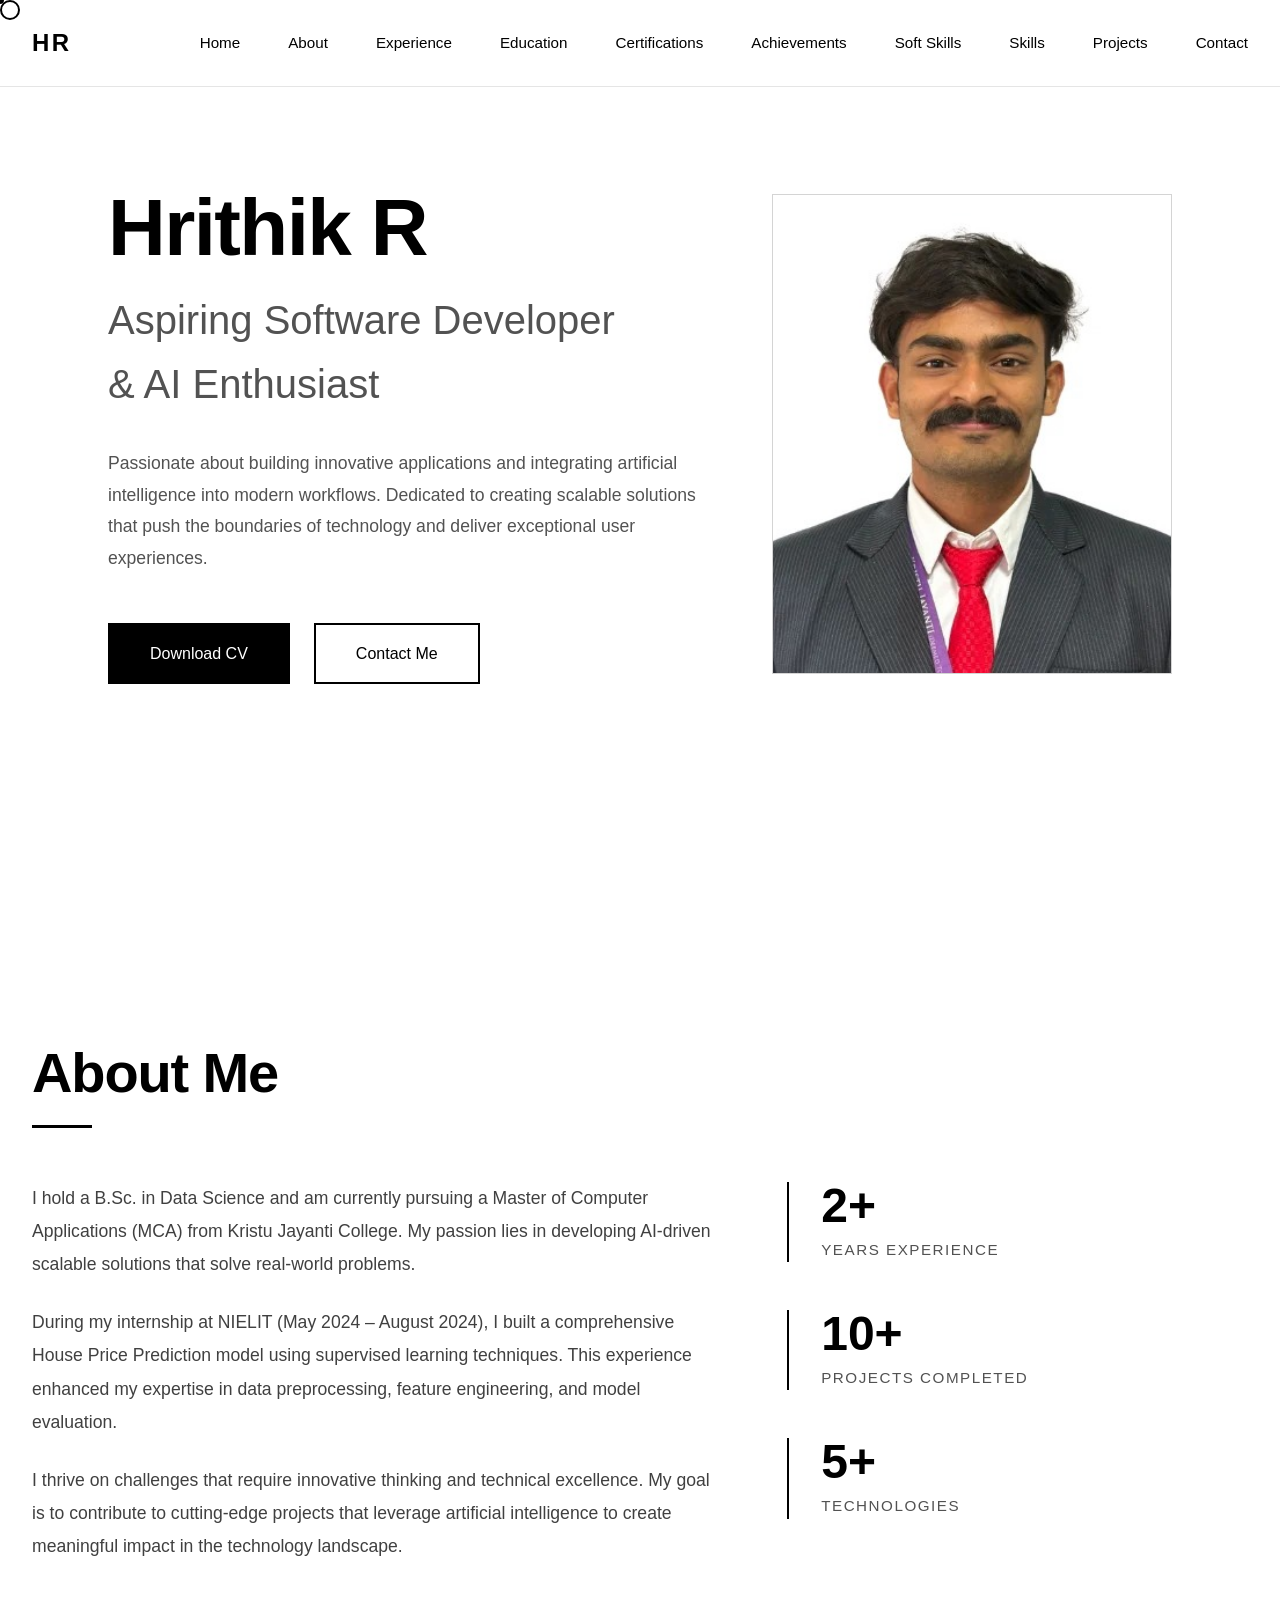
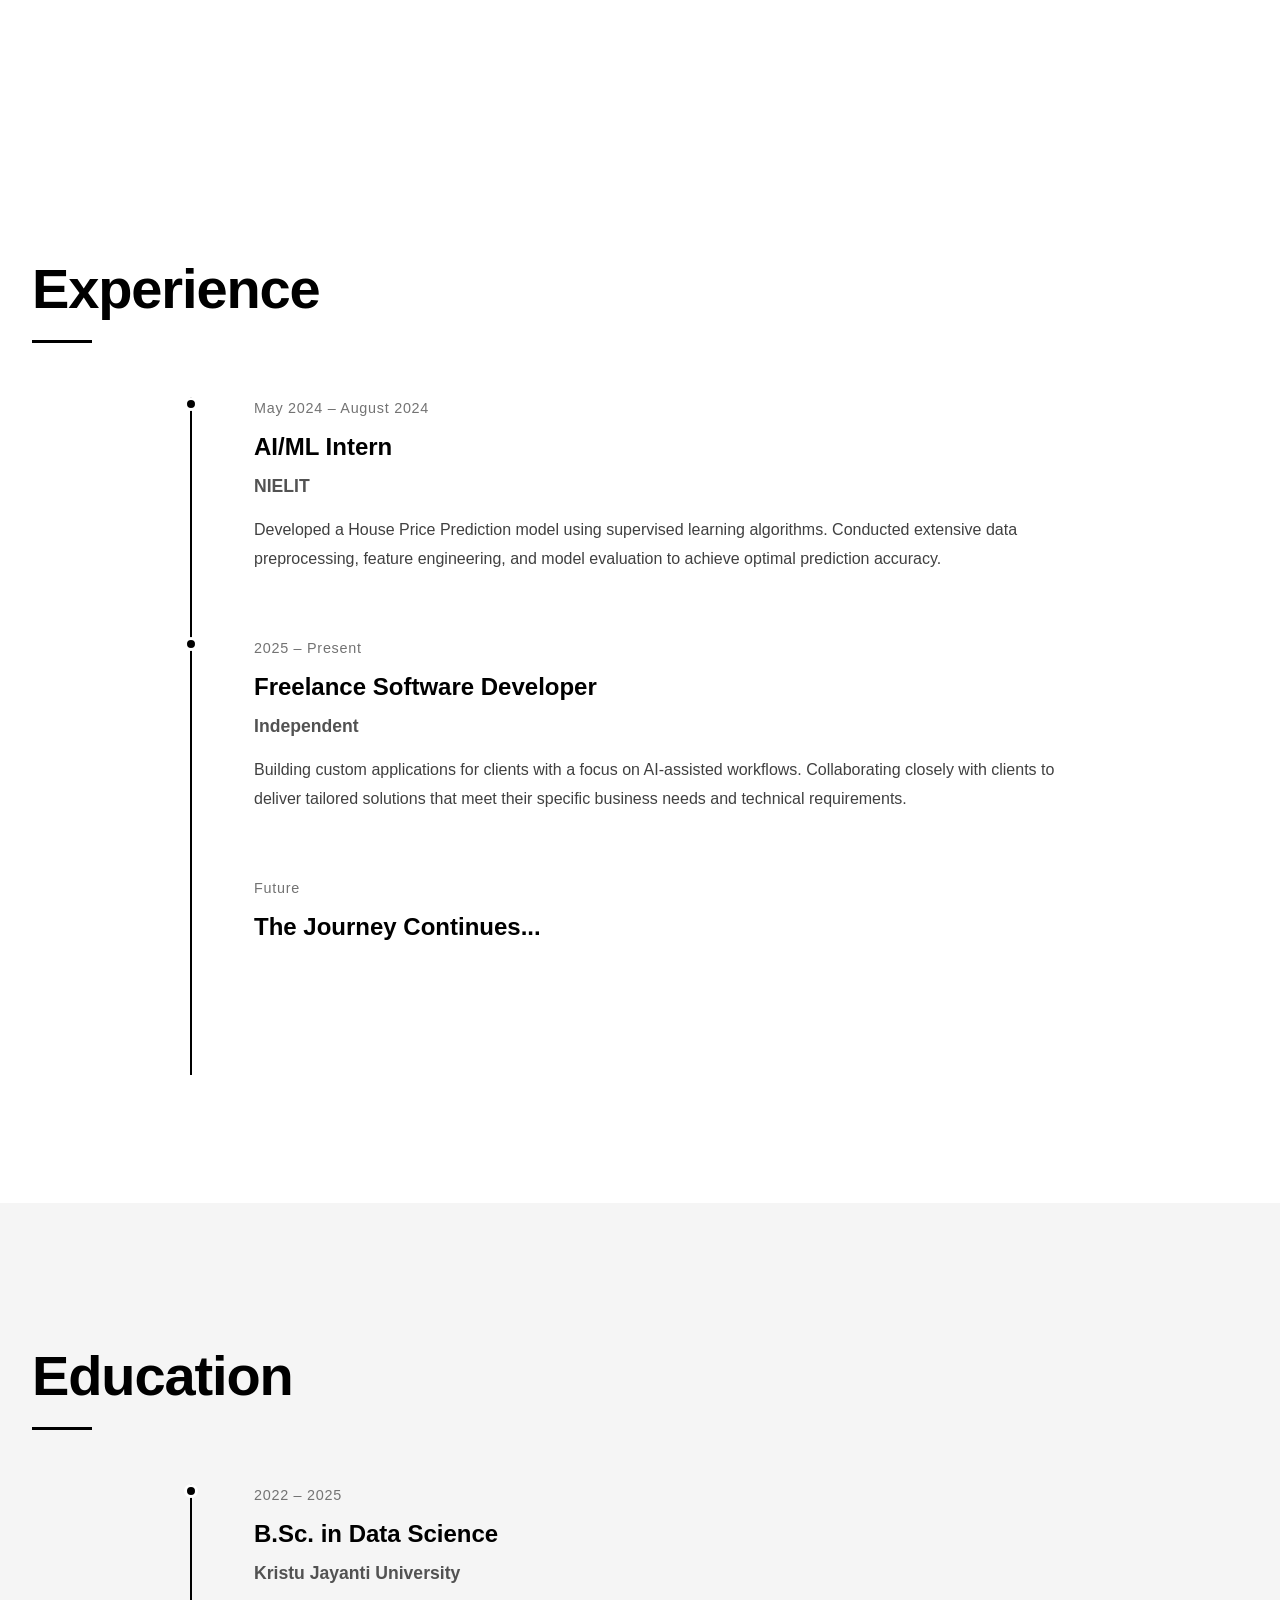
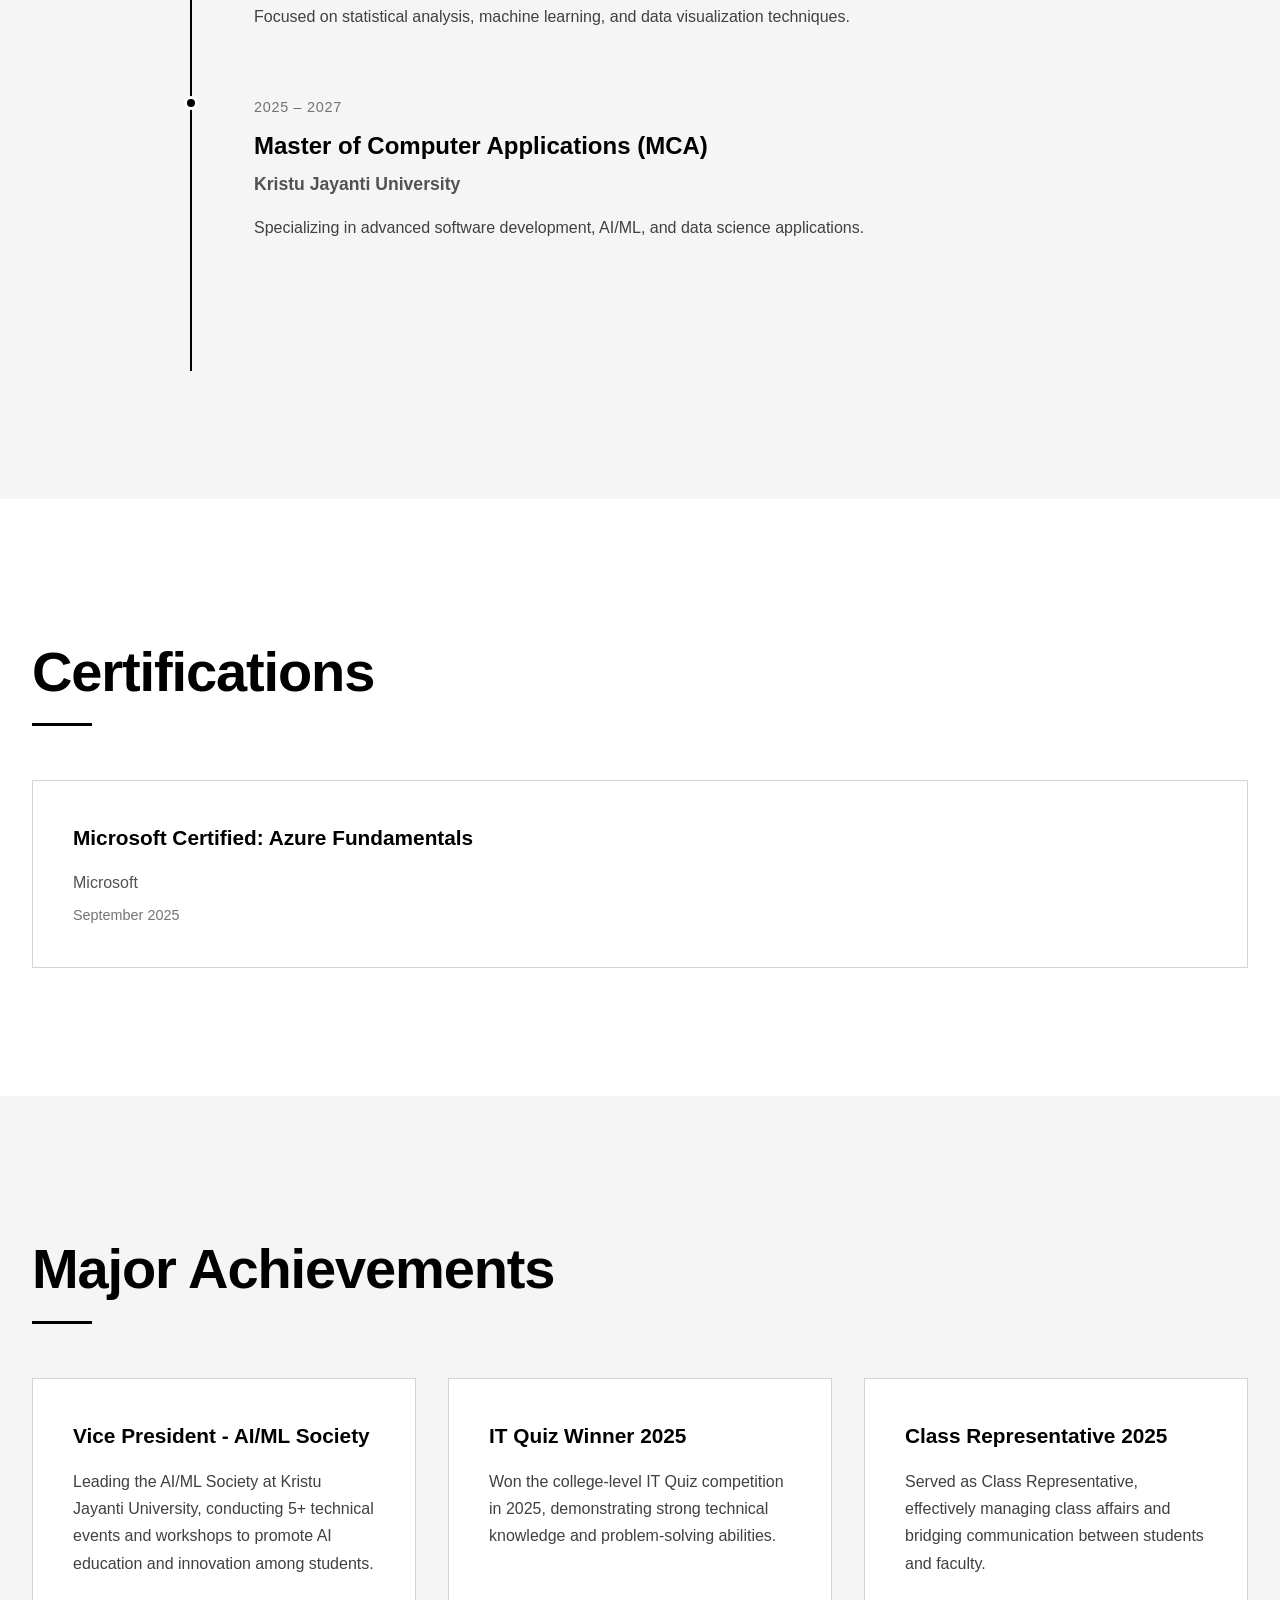
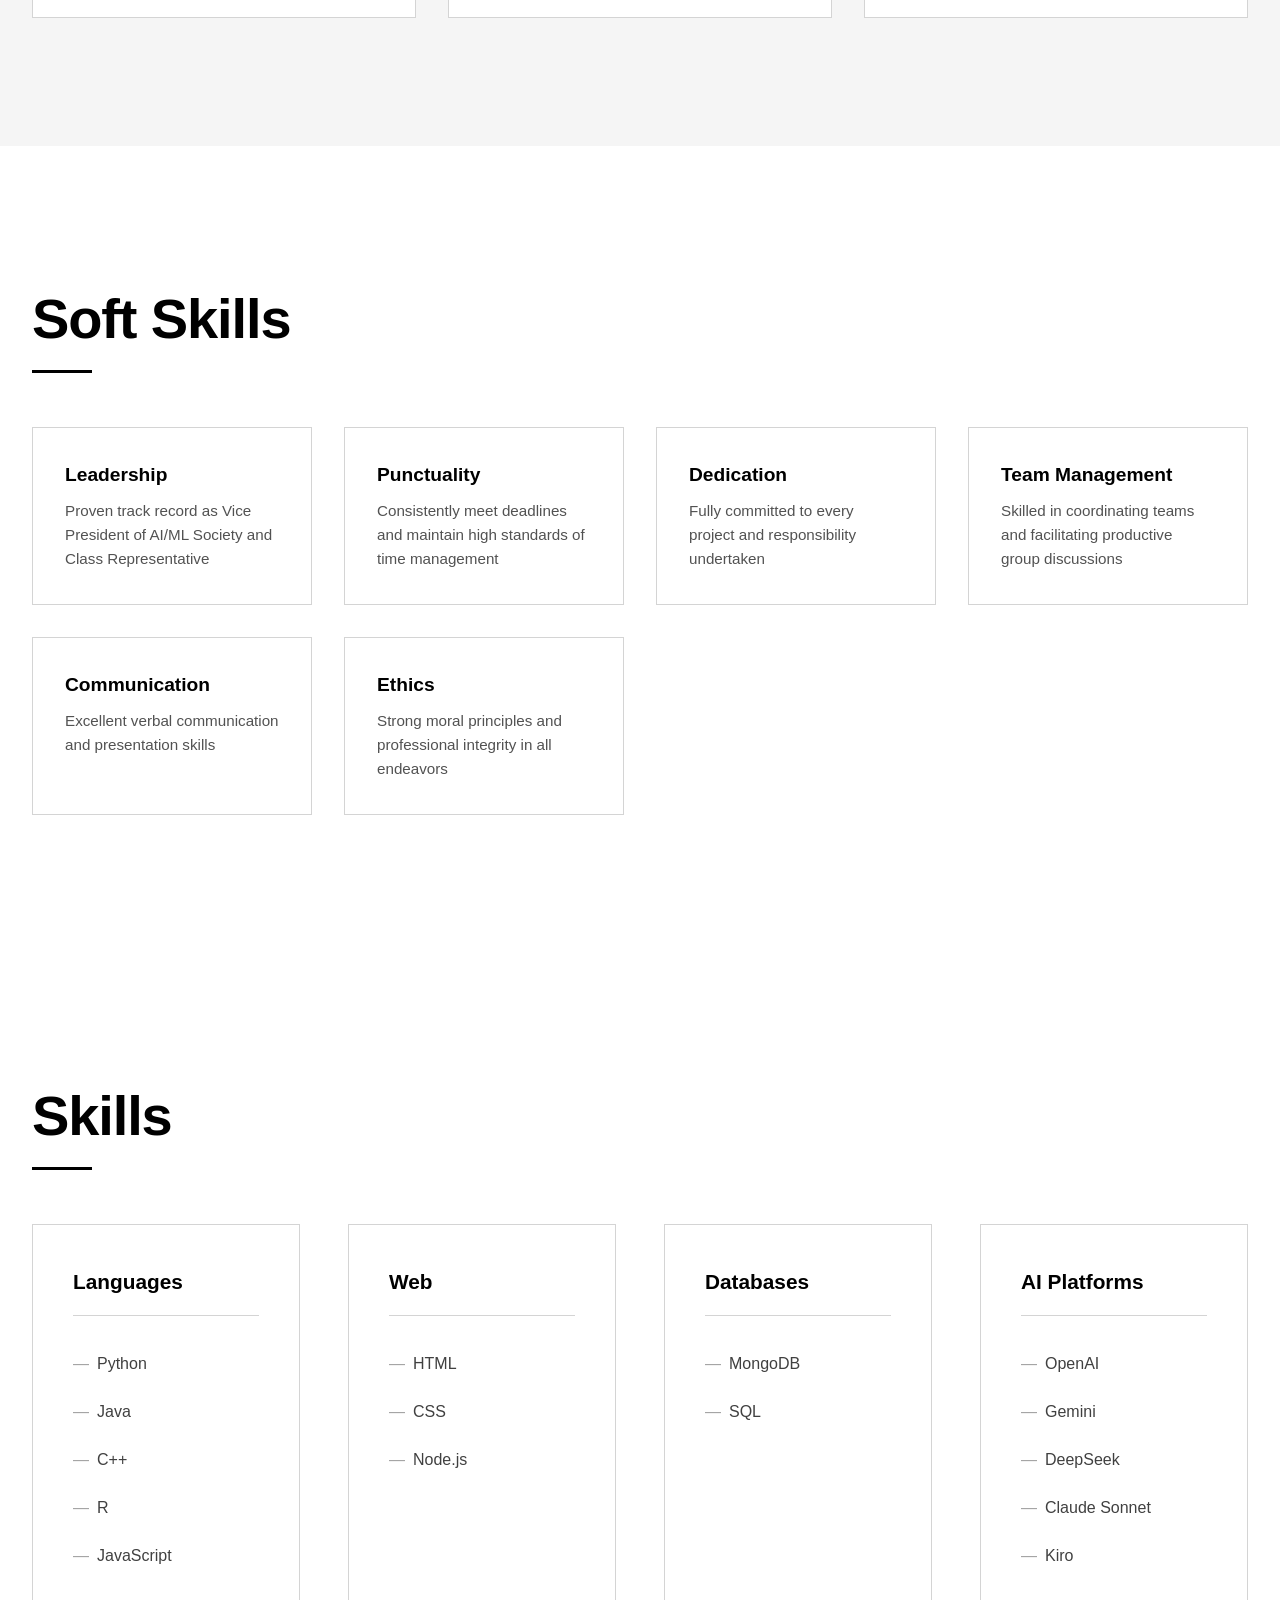
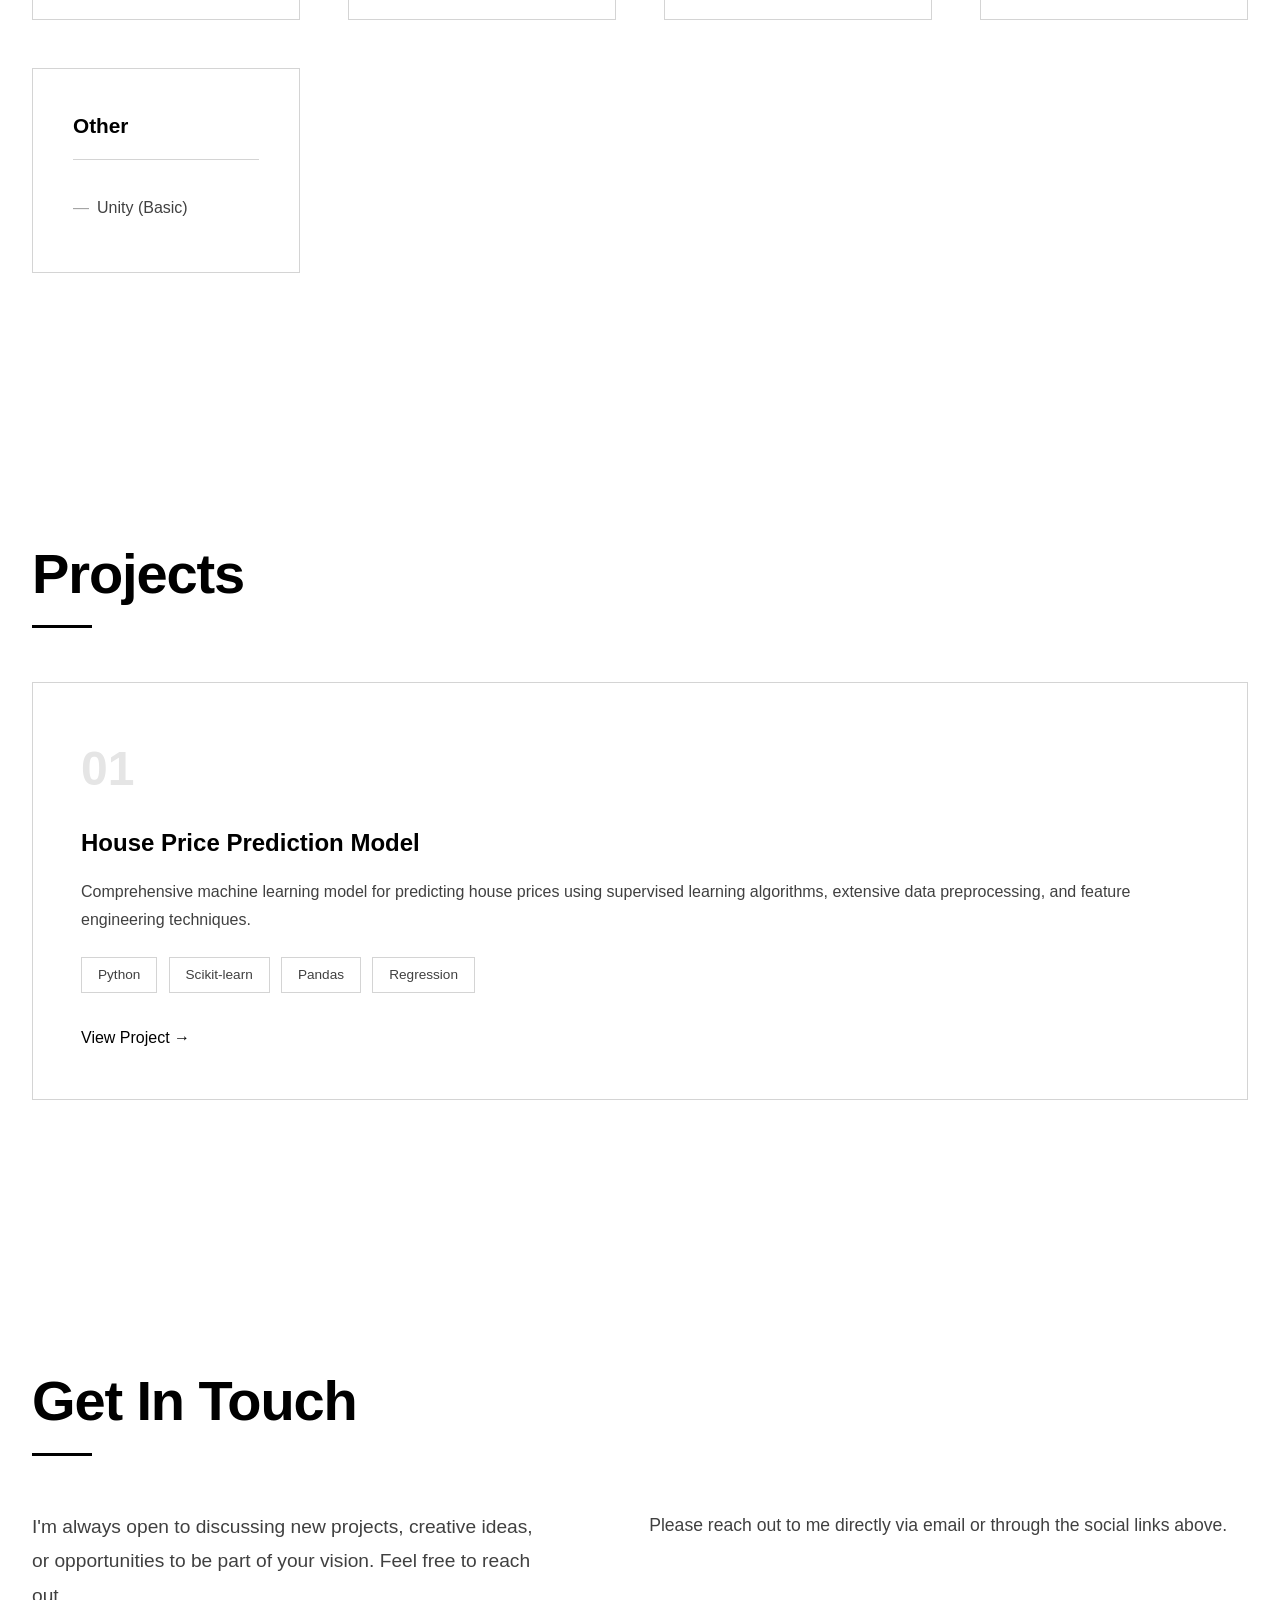
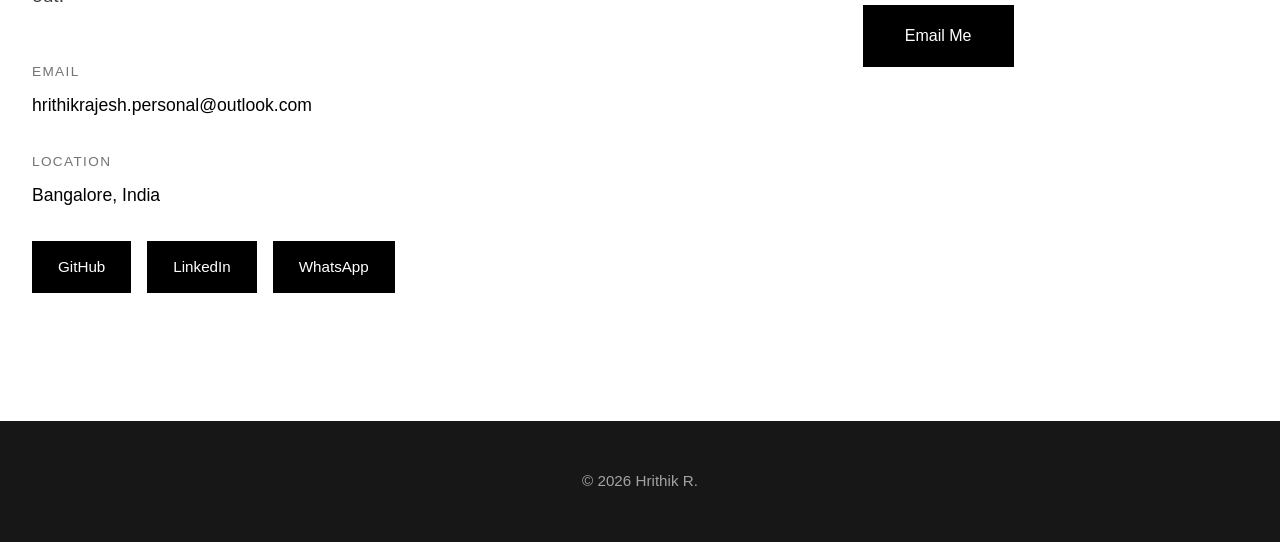
==== commit 25bd29fc: "Center align contact form text and button for better UI" ====
--- a/index.html
+++ b/index.html
@@ -304,12 +304,14 @@
                     </div>
                 </div>
                 <div class="contact-form">
-                    <p style="font-size: 1.1rem; line-height: 1.8; color: var(--gray-700); margin-bottom: 2rem;">
+                    <p style="font-size: 1.1rem; line-height: 1.8; color: var(--gray-700); margin-bottom: 2.5rem; text-align: center;">
                         Please reach out to me directly via email or through the social links above.
                     </p>
-                    <a href="mailto:hrithikrajesh.personal@outlook.com?subject=Portfolio Contact&body=Hi Hrithik,%0D%0A%0D%0AI would like to get in touch with you.%0D%0A%0D%0A" class="btn btn-primary" style="display: inline-block; text-align: center;">
-                        Email Me
-                    </a>
+                    <div style="text-align: center;">
+                        <a href="mailto:hrithikrajesh.personal@outlook.com?subject=Portfolio Contact&body=Hi Hrithik,%0D%0A%0D%0AI would like to get in touch with you.%0D%0A%0D%0A" class="btn btn-primary" style="display: inline-block;">
+                            Email Me
+                        </a>
+                    </div>
                 </div>
             </div>
         </div>
